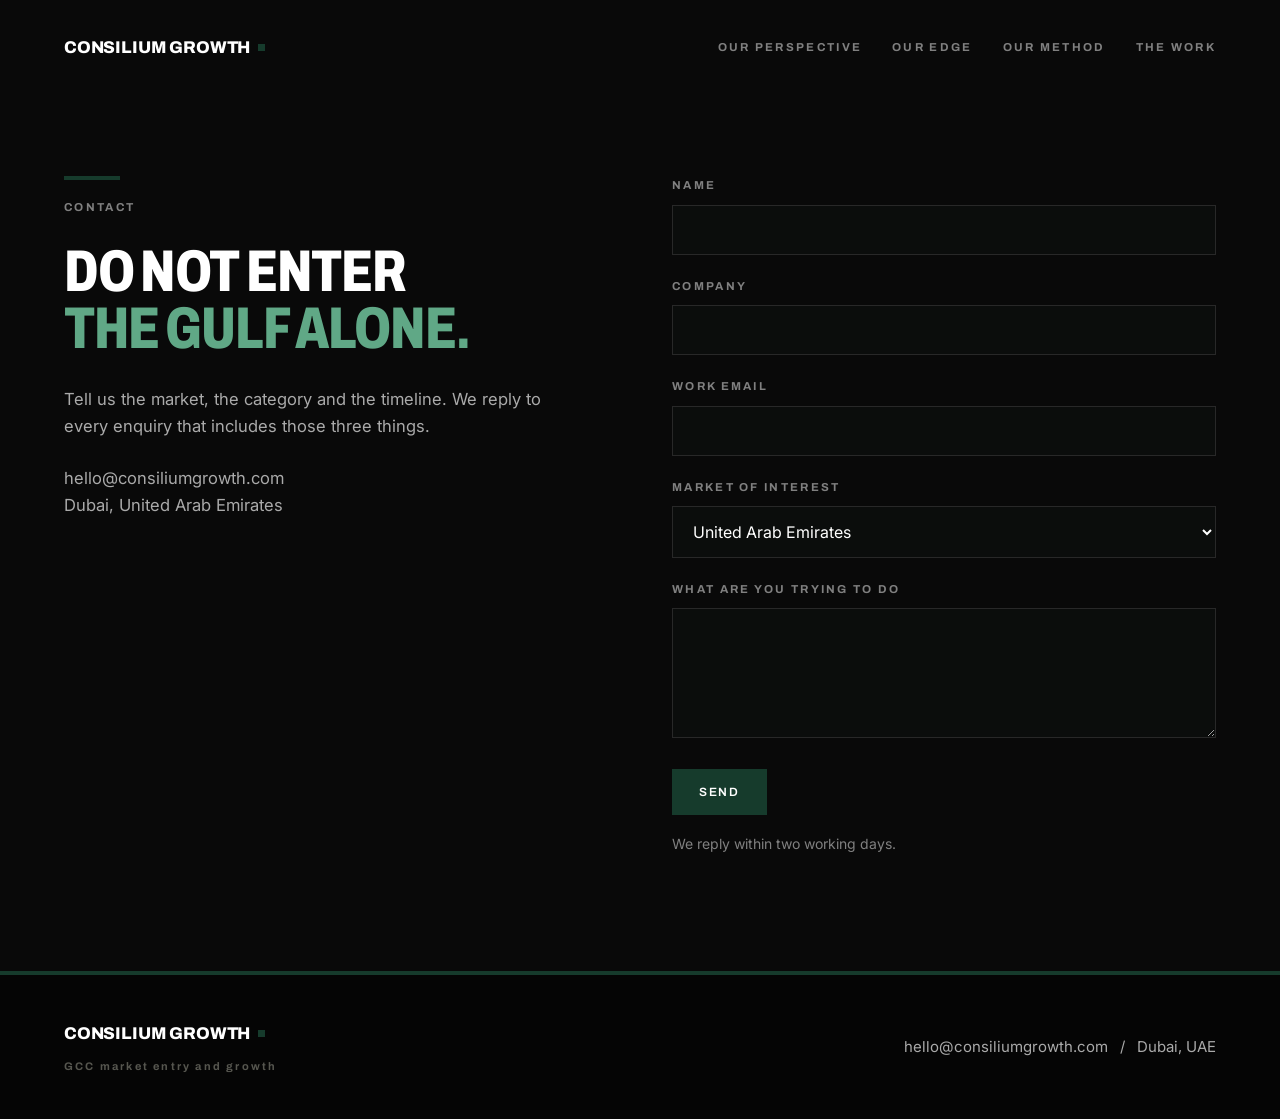
==== contact.html @ 52c91d83 "Add files via upload" ====
<!DOCTYPE html>
<html lang="en">
<head>
<meta charset="utf-8">
<meta name="viewport" content="width=device-width, initial-scale=1">
<title>Contact. Consilium Growth.</title>
<meta name="description" content="Talk to Consilium Growth about entering the Gulf. Dubai, UAE.">
<meta property="og:title" content="Contact. Consilium Growth.">
<meta property="og:image" content="https://consiliumgrowth.com/assets/img/share.jpg">
<link rel="preconnect" href="https://fonts.googleapis.com">
<link rel="preconnect" href="https://fonts.gstatic.com" crossorigin>
<link href="https://fonts.googleapis.com/css2?family=Archivo:wdth,wght@62..125,400..800&family=Inter:wght@400;500&display=swap" rel="stylesheet">
<link rel="stylesheet" href="assets/css/style.css">
</head>
<body>

<header class="site-head" style="position:relative">
  <div class="wrap head-inner">
    <a class="mark" href="index.html">Consilium Growth <span class="dot"></span></a>
    <button class="nav-toggle" aria-label="Menu" aria-expanded="false" data-nav>&#9776;</button>
    <nav class="nav" id="nav">
      <a href="index.html#perspective">Our perspective</a>
      <a href="index.html#edge">Our edge</a>
      <a href="index.html#method">Our method</a>
      <a href="index.html#work">The work</a>
    </nav>
  </div>
</header>

<section class="section">
  <div class="wrap split" style="align-items:start">
    <div>
      <p class="eyebrow">Contact</p>
      <h2 style="margin:26px 0 28px">Do not enter<br><span class="green">the Gulf alone.</span></h2>
      <p class="lead">Tell us the market, the category and the timeline. We reply to every enquiry that includes those three things.</p>
      <p class="lead" style="margin-top:26px">hello@consiliumgrowth.com<br>Dubai, United Arab Emirates</p>
    </div>

    <form action="https://formspree.io/f/REPLACE_WITH_FORM_ID" method="POST">
      <div class="field">
        <label for="name">Name</label>
        <input id="name" name="name" type="text" required>
      </div>
      <div class="field">
        <label for="company">Company</label>
        <input id="company" name="company" type="text" required>
      </div>
      <div class="field">
        <label for="email">Work email</label>
        <input id="email" name="email" type="email" required>
      </div>
      <div class="field">
        <label for="market">Market of interest</label>
        <select id="market" name="market">
          <option>United Arab Emirates</option>
          <option>Saudi Arabia</option>
          <option>Qatar</option>
          <option>Kuwait</option>
          <option>Bahrain</option>
          <option>Oman</option>
          <option>The wider GCC</option>
          <option>Not decided</option>
        </select>
      </div>
      <div class="field">
        <label for="message">What are you trying to do</label>
        <textarea id="message" name="message" rows="5" required></textarea>
      </div>
      <button class="btn btn-primary" type="submit">Send</button>
      <p class="form-note">We reply within two working days.</p>
    </form>
  </div>
</section>

<footer class="site-foot">
  <div class="wrap foot-inner">
    <div>
      <a class="mark" href="index.html">Consilium Growth <span class="dot"></span></a>
      <span class="descriptor">GCC market entry and growth</span>
    </div>
    <small>hello@consiliumgrowth.com &nbsp; / &nbsp; Dubai, UAE</small>
  </div>
</footer>

<script src="assets/js/main.js"></script>
</body>
</html>
---- assets/css/style.css ----
:root{
  --ink:#090909;
  --surface:#0F0F0F;
  --deep:#050505;
  --green:#163B2C;
  --green-light:#60A886;
  --white:#FFFFFF;
  --body:#AAAAAA;
  --label:#808080;
  --rule:#282828;
  --max:1280px;
  --pad:clamp(22px,5vw,90px);
}

*{box-sizing:border-box;margin:0;padding:0}
html{scroll-behavior:smooth}
body{
  background:var(--ink);
  color:var(--white);
  font-family:"Inter",system-ui,-apple-system,"Segoe UI",Arial,sans-serif;
  font-size:18px;
  line-height:1.6;
  -webkit-font-smoothing:antialiased;
}
img{max-width:100%;display:block}
a{color:inherit;text-decoration:none}

.wrap{max-width:var(--max);margin:0 auto;padding-left:var(--pad);padding-right:var(--pad)}
.section{padding:clamp(58px,9vw,120px) 0}
.surface{background:var(--surface)}
.hairline{border-top:1px solid var(--rule)}

h1,h2,h3,.display{
  font-family:"Archivo",Arial,sans-serif;
  font-weight:800;
  font-stretch:75%;
  text-transform:uppercase;
  letter-spacing:-0.02em;
  line-height:0.98;
}
h1{font-size:clamp(34px,5.4vw,68px)}
h2{font-size:clamp(30px,4.6vw,62px)}
h3{font-size:clamp(16px,1.4vw,18px);font-stretch:100%;letter-spacing:-0.01em;line-height:1.2}
.green{color:var(--green-light)}
.lead{color:var(--body);font-size:clamp(16px,1.3vw,19px);max-width:52ch}
.muted{color:var(--body)}

.eyebrow{
  font-family:"Archivo",Arial,sans-serif;font-weight:700;font-size:11.5px;
  letter-spacing:0.2em;text-transform:uppercase;color:var(--label);
}
.eyebrow::before{content:"";display:block;width:56px;height:4px;background:var(--green);margin-bottom:18px}

.btn{
  display:inline-block;font-family:"Archivo",Arial,sans-serif;font-weight:600;
  font-size:12px;letter-spacing:0.14em;text-transform:uppercase;
  padding:15px 26px;border:1px solid transparent;transition:background .18s,border-color .18s;
}
.btn-primary{background:var(--green);color:var(--white)}
.btn-primary:hover{background:#1d4e3a}
.btn-ghost{border-color:#5A605C;color:var(--white)}
.btn-ghost:hover{border-color:var(--white)}
.btn-light{background:var(--white);color:var(--green)}

/* header */
.site-head{position:absolute;top:0;left:0;right:0;z-index:5}
.head-inner{display:flex;align-items:center;justify-content:space-between;gap:24px;padding-top:34px}
.mark{font-family:"Archivo",Arial,sans-serif;font-weight:800;font-size:17px;letter-spacing:-0.01em;text-transform:uppercase;display:inline-flex;align-items:center;gap:8px}
.mark .dot{width:7px;height:7px;background:var(--green);display:inline-block}
.mark.on-green .dot,.mark.on-dark .dot{background:var(--green)}
.nav{display:flex;gap:30px}
.nav a{font-family:"Archivo",Arial,sans-serif;font-weight:700;font-size:11.5px;letter-spacing:0.2em;text-transform:uppercase;color:var(--label)}
.nav a:hover{color:var(--white)}
.nav-toggle{display:none;background:none;border:0;color:var(--white);font-size:22px;cursor:pointer}

/* hero */
.hero{position:relative;min-height:88vh;display:flex;align-items:flex-end;overflow:hidden;background:var(--ink)}
.hero-word{
  position:absolute;left:0;right:0;top:22%;z-index:1;text-align:center;
  font-family:"Archivo",Arial,sans-serif;font-weight:800;font-stretch:100%;
  font-size:clamp(56px,15.5vw,240px);line-height:0.9;letter-spacing:0.01em;
  color:#fff;user-select:none;
}
.hero-city{position:absolute;left:0;right:0;bottom:0;height:56%;z-index:2}
.hero-city span{
  position:absolute;inset:0;background-size:cover;background-position:center bottom;
  opacity:0;transition:opacity 1.1s ease;
  -webkit-mask-image:linear-gradient(to bottom,transparent 0%,#000 42%);
  mask-image:linear-gradient(to bottom,transparent 0%,#000 42%);
}
.hero-city span.on{opacity:1}
.hero-inner{position:relative;z-index:3;width:100%;padding-bottom:clamp(48px,8vw,96px)}
.hero h1{max-width:20ch;border-left:8px solid var(--green);padding-left:22px}
.hero-cta{display:flex;flex-wrap:wrap;gap:12px;margin-top:32px}
.dots{display:flex;gap:10px;margin-top:34px}
.dots i{width:26px;height:3px;background:#3C4240;display:block}
.dots i.on{background:var(--green)}

/* generic split */
.split{display:grid;grid-template-columns:1fr 1fr;gap:clamp(28px,5vw,72px);align-items:center}
.split img{width:100%;height:100%;object-fit:cover}

/* cards */
.grid-3{display:grid;grid-template-columns:repeat(3,1fr);gap:clamp(24px,3.4vw,48px)}
.num{font-family:"Archivo",Arial,sans-serif;font-weight:800;font-stretch:75%;font-size:38px;color:var(--green-light);line-height:1}
.card-rule{width:40px;height:2px;background:var(--rule);margin:20px 0 16px}
.card p{color:var(--body);font-size:16px}

/* method */
.method{position:relative;background:#080808 url("../img/method.jpg") center/cover no-repeat}
.stages{display:grid;grid-template-columns:repeat(5,1fr);gap:20px;margin-top:56px;border-top:1px solid #38463F;padding-top:0}
.stage{padding-top:34px;position:relative}
.stage::before{content:"";position:absolute;top:-6px;left:0;width:11px;height:11px;border-radius:50%;background:#222C28;border:1px solid rgba(255,255,255,.55)}
.stage.is-route::before{width:19px;height:19px;top:-10px;background:var(--green);border:2px solid #fff}
.stage b{font-family:"Archivo",Arial,sans-serif;font-weight:700;font-size:15px;letter-spacing:0.02em;text-transform:uppercase;display:block}
.stage span{color:var(--body);font-size:14px}

/* stats */
.stats{display:grid;grid-template-columns:repeat(3,1fr);gap:clamp(24px,4vw,60px)}
.stat b{display:block;font-family:"Archivo",Arial,sans-serif;font-weight:800;font-stretch:75%;font-size:clamp(44px,6vw,92px);line-height:1;letter-spacing:-0.02em}
.stat span{font-family:"Archivo",Arial,sans-serif;font-weight:700;font-size:11.5px;letter-spacing:0.2em;text-transform:uppercase;color:var(--label);display:block;margin-top:14px}
.stat i{display:none}

/* closing */
.closing{background:#080808 url("../img/closing.jpg") center/cover no-repeat}

/* footer */
.site-foot{background:var(--deep);border-top:4px solid var(--green);padding:44px 0}
.foot-inner{display:flex;flex-wrap:wrap;gap:18px;justify-content:space-between;align-items:center}
.foot-inner small{color:var(--body);font-size:15px}
.descriptor{font-family:"Archivo",Arial,sans-serif;font-weight:700;font-size:11px;letter-spacing:0.2em;color:#56564F;margin-top:10px;display:block}

/* forms */
.field{margin-bottom:22px}
.field label{display:block;font-family:"Archivo",Arial,sans-serif;font-weight:700;font-size:11.5px;letter-spacing:0.2em;text-transform:uppercase;color:var(--label);margin-bottom:10px}
.field input,.field textarea,.field select{
  width:100%;background:#0B0D0C;border:1px solid var(--rule);color:var(--white);
  padding:14px 16px;font-family:inherit;font-size:16px;border-radius:0;
}
.field input:focus,.field textarea:focus,.field select:focus{outline:none;border-color:var(--green-light)}
.form-note{color:var(--label);font-size:14px;margin-top:18px}

@media (max-width:900px){
  .split{grid-template-columns:1fr}
  .grid-3,.stats{grid-template-columns:1fr}
  .stages{grid-template-columns:repeat(2,1fr);gap:28px}
  .nav{display:none}
  .nav.open{display:flex;position:absolute;top:74px;right:var(--pad);flex-direction:column;gap:18px;background:var(--surface);border:1px solid var(--rule);padding:22px 26px}
  .nav-toggle{display:block}
  .hero-word{top:26%;font-size:clamp(40px,13vw,90px)}
  .hero h1{border-left-width:5px;padding-left:14px}
}
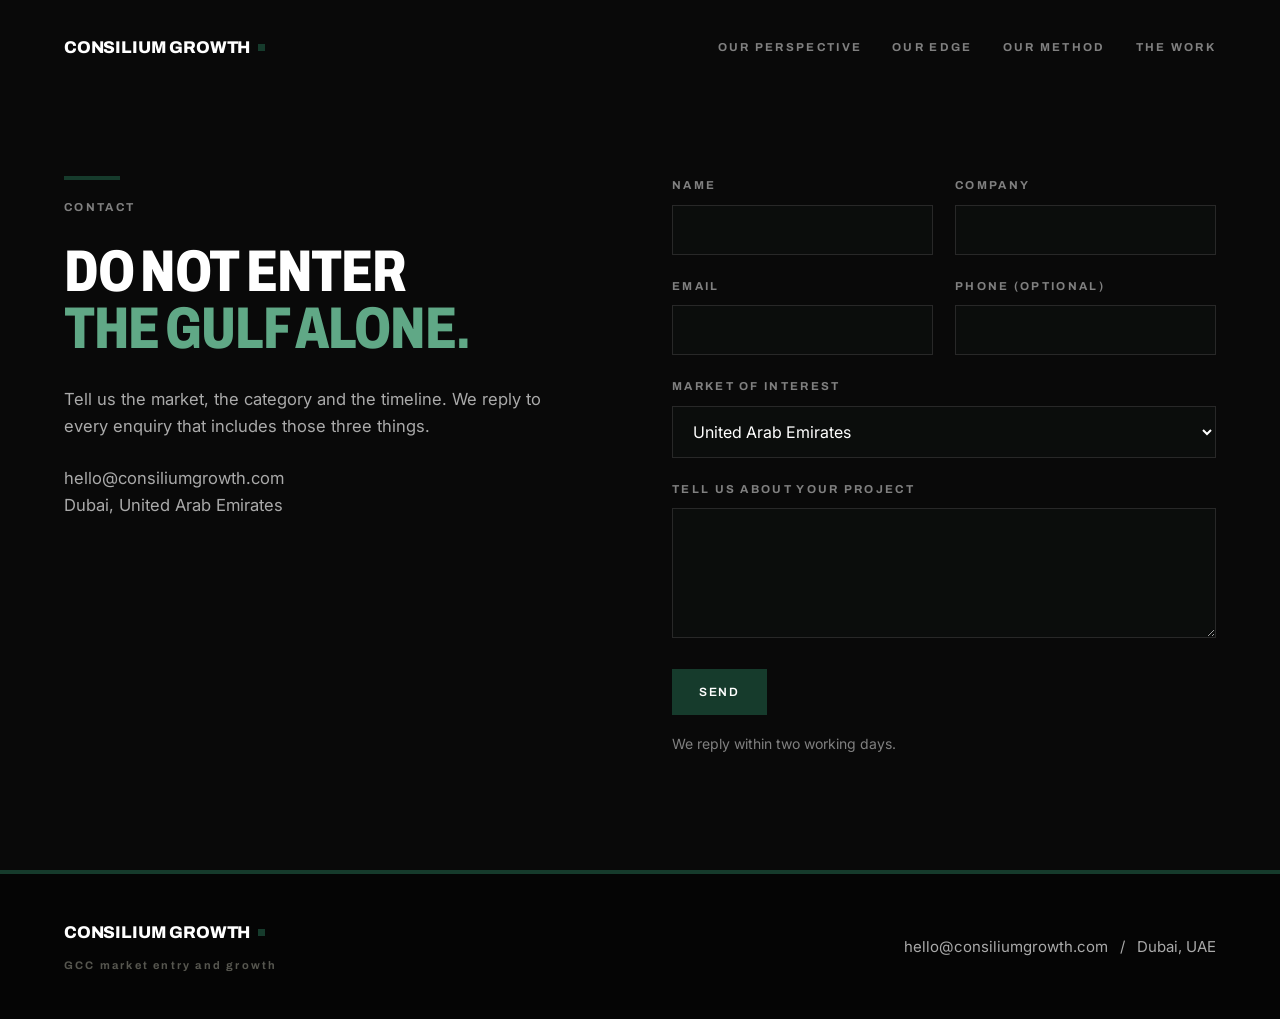
==== commit 8a7461ca: "Update contact.html" ====
--- a/contact.html
+++ b/contact.html
@@ -36,18 +36,28 @@
       <p class="lead" style="margin-top:26px">hello@consiliumgrowth.com<br>Dubai, United Arab Emirates</p>
     </div>
 
-    <form action="https://formspree.io/f/REPLACE_WITH_FORM_ID" method="POST">
-      <div class="field">
-        <label for="name">Name</label>
-        <input id="name" name="name" type="text" required>
+    <form action="https://formspree.io/f/xpqvyvqv" method="POST">
+      <input type="text" name="_gotcha" style="display:none" tabindex="-1" autocomplete="off">
+      <input type="hidden" name="_subject" value="New enquiry from consiliumgrowth.com">
+      <div class="field-row">
+        <div class="field">
+          <label for="name">Name</label>
+          <input id="name" name="name" type="text" required>
+        </div>
+        <div class="field">
+          <label for="company">Company</label>
+          <input id="company" name="company" type="text" required>
+        </div>
       </div>
-      <div class="field">
-        <label for="company">Company</label>
-        <input id="company" name="company" type="text" required>
-      </div>
-      <div class="field">
-        <label for="email">Work email</label>
-        <input id="email" name="email" type="email" required>
+      <div class="field-row">
+        <div class="field">
+          <label for="email">Email</label>
+          <input id="email" name="email" type="email" required>
+        </div>
+        <div class="field">
+          <label for="phone">Phone (optional)</label>
+          <input id="phone" name="phone" type="tel">
+        </div>
       </div>
       <div class="field">
         <label for="market">Market of interest</label>
@@ -63,7 +73,7 @@
         </select>
       </div>
       <div class="field">
-        <label for="message">What are you trying to do</label>
+        <label for="message">Tell us about your project</label>
         <textarea id="message" name="message" rows="5" required></textarea>
       </div>
       <button class="btn btn-primary" type="submit">Send</button>
--- a/assets/css/style.css
+++ b/assets/css/style.css
@@ -38,7 +38,7 @@
   letter-spacing:-0.02em;
   line-height:0.98;
 }
-h1{font-size:clamp(34px,5.4vw,68px)}
+h1{font-size:clamp(34px,4.0vw,58px)}
 h2{font-size:clamp(30px,4.6vw,62px)}
 h3{font-size:clamp(16px,1.4vw,18px);font-stretch:100%;letter-spacing:-0.01em;line-height:1.2}
 .green{color:var(--green-light)}
@@ -74,11 +74,11 @@
 .nav-toggle{display:none;background:none;border:0;color:var(--white);font-size:22px;cursor:pointer}
 
 /* hero */
-.hero{position:relative;min-height:88vh;display:flex;align-items:flex-end;overflow:hidden;background:var(--ink)}
+.hero{position:relative;min-height:max(88vh,660px);display:flex;align-items:flex-end;overflow:hidden;background:var(--ink)}
 .hero-word{
-  position:absolute;left:0;right:0;top:22%;z-index:1;text-align:center;
+  position:absolute;left:0;right:0;top:15%;z-index:1;text-align:center;
   font-family:"Archivo",Arial,sans-serif;font-weight:800;font-stretch:100%;
-  font-size:clamp(56px,15.5vw,240px);line-height:0.9;letter-spacing:0.01em;
+  font-size:min(clamp(56px,15.5vw,240px),24vh);line-height:0.9;letter-spacing:0.01em;
   color:#fff;user-select:none;
 }
 .hero-city{position:absolute;left:0;right:0;bottom:0;height:56%;z-index:2}
@@ -89,8 +89,8 @@
   mask-image:linear-gradient(to bottom,transparent 0%,#000 42%);
 }
 .hero-city span.on{opacity:1}
-.hero-inner{position:relative;z-index:3;width:100%;padding-bottom:clamp(48px,8vw,96px)}
-.hero h1{max-width:20ch;border-left:8px solid var(--green);padding-left:22px}
+.hero-inner{position:relative;z-index:3;width:100%;max-width:1440px;padding-bottom:clamp(48px,8vw,96px)}
+.hero h1{max-width:none;white-space:pre-line;border-left:8px solid var(--green);padding-left:22px}
 .hero-cta{display:flex;flex-wrap:wrap;gap:12px;margin-top:32px}
 .dots{display:flex;gap:10px;margin-top:34px}
 .dots i{width:26px;height:3px;background:#3C4240;display:block}
@@ -132,6 +132,8 @@
 
 /* forms */
 .field{margin-bottom:22px}
+.field-row{display:grid;grid-template-columns:1fr 1fr;gap:clamp(14px,2vw,22px)}
+.card img{width:100%;height:200px;object-fit:cover}
 .field label{display:block;font-family:"Archivo",Arial,sans-serif;font-weight:700;font-size:11.5px;letter-spacing:0.2em;text-transform:uppercase;color:var(--label);margin-bottom:10px}
 .field input,.field textarea,.field select{
   width:100%;background:#0B0D0C;border:1px solid var(--rule);color:var(--white);
@@ -143,6 +145,9 @@
 @media (max-width:900px){
   .split{grid-template-columns:1fr}
   .grid-3,.stats{grid-template-columns:1fr}
+  .field-row{grid-template-columns:1fr}
+  .method{min-height:auto;background-position:center 38%}
+  .method .wrap{padding-top:64px;padding-bottom:64px}
   .stages{grid-template-columns:repeat(2,1fr);gap:28px}
   .nav{display:none}
   .nav.open{display:flex;position:absolute;top:74px;right:var(--pad);flex-direction:column;gap:18px;background:var(--surface);border:1px solid var(--rule);padding:22px 26px}
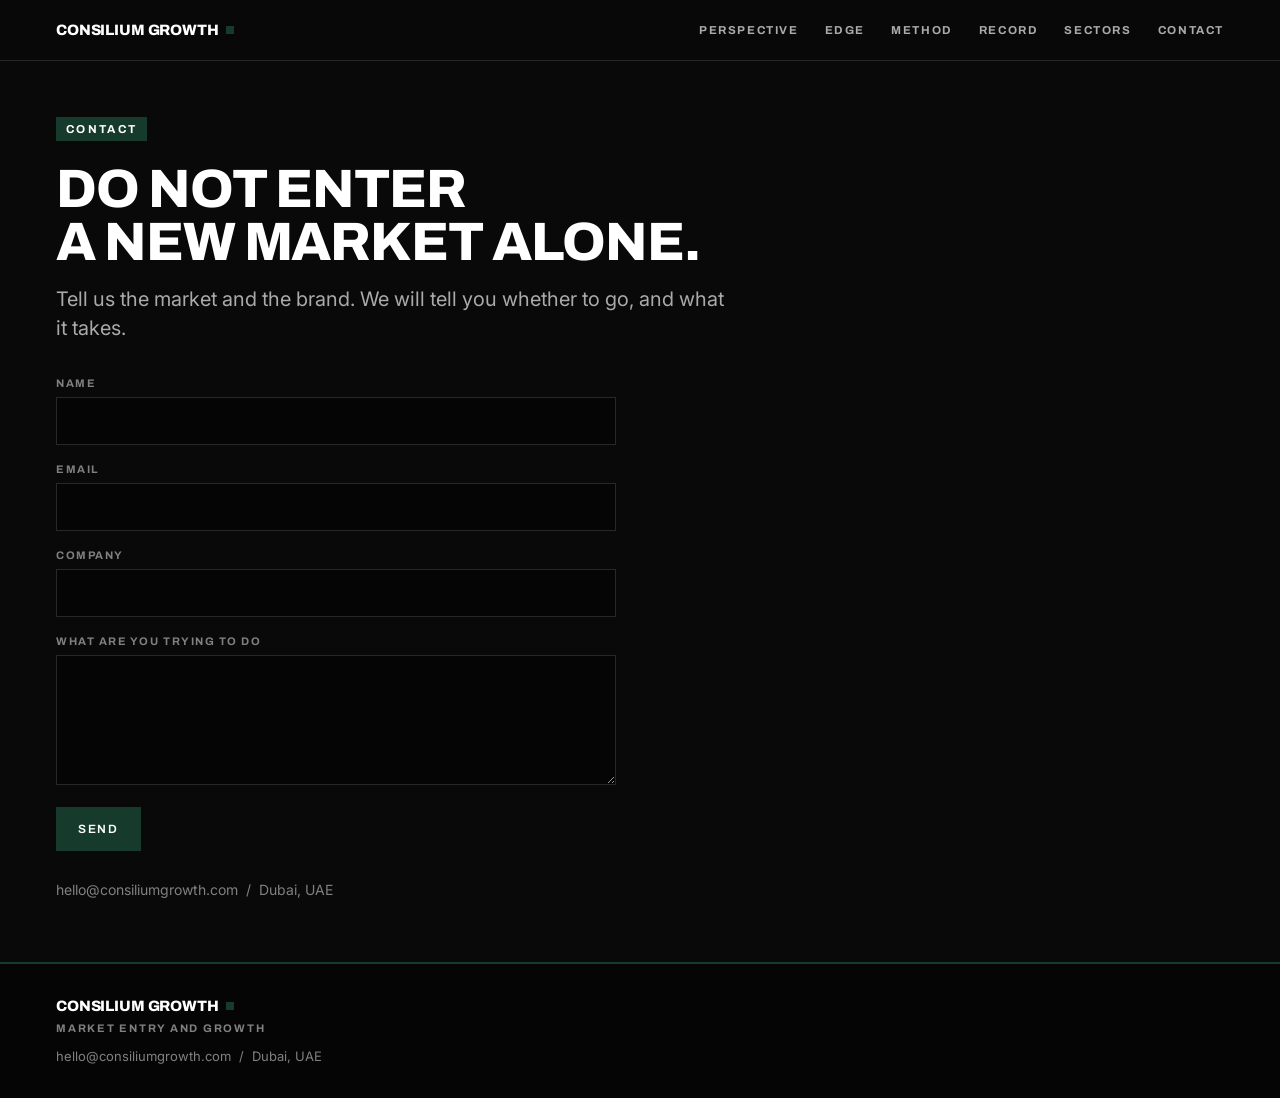
==== commit 44e85a64: "New homepage and contact page" ====
--- a/contact.html
+++ b/contact.html
@@ -4,93 +4,71 @@
 <meta charset="utf-8">
 <meta name="viewport" content="width=device-width, initial-scale=1">
 <title>Contact. Consilium Growth.</title>
-<meta name="description" content="Talk to Consilium Growth about entering the Gulf. Dubai, UAE.">
-<meta property="og:title" content="Contact. Consilium Growth.">
-<meta property="og:image" content="https://consiliumgrowth.com/assets/img/share.jpg">
+<meta name="description" content="Talk to Consilium Growth about entering a new market.">
 <link rel="preconnect" href="https://fonts.googleapis.com">
 <link rel="preconnect" href="https://fonts.gstatic.com" crossorigin>
-<link href="https://fonts.googleapis.com/css2?family=Archivo:wdth,wght@62..125,400..800&family=Inter:wght@400;500&display=swap" rel="stylesheet">
+<link href="https://fonts.googleapis.com/css2?family=Archivo:wght@400;500;600;700;800&family=Inter:wght@400;500&display=swap" rel="stylesheet">
 <link rel="stylesheet" href="assets/css/style.css">
 </head>
-<body>
+<body id="top">
 
-<header class="site-head" style="position:relative">
+<header class="site-head">
   <div class="wrap head-inner">
-    <a class="mark" href="index.html">Consilium Growth <span class="dot"></span></a>
+    <a class="mark" href="/">Consilium Growth <span class="dot"></span></a>
     <button class="nav-toggle" aria-label="Menu" aria-expanded="false" data-nav>&#9776;</button>
     <nav class="nav" id="nav">
-      <a href="index.html#perspective">Our perspective</a>
-      <a href="index.html#edge">Our edge</a>
-      <a href="index.html#method">Our method</a>
-      <a href="index.html#work">The work</a>
+      <a href="index.html#perspective">Perspective</a>
+      <a href="index.html#edge">Edge</a>
+      <a href="index.html#method">Method</a>
+      <a href="index.html#record">Record</a>
+      <a href="index.html#sectors">Sectors</a>
+      <a href="contact.html">Contact</a>
     </nav>
   </div>
 </header>
 
-<section class="section">
-  <div class="wrap split" style="align-items:start">
-    <div>
-      <p class="eyebrow">Contact</p>
-      <h2 style="margin:26px 0 28px">Do not enter<br><span class="green">the Gulf alone.</span></h2>
-      <p class="lead">Tell us the market, the category and the timeline. We reply to every enquiry that includes those three things.</p>
-      <p class="lead" style="margin-top:26px">hello@consiliumgrowth.com<br>Dubai, United Arab Emirates</p>
-    </div>
+<section class="section" style="border-top:0;padding-top:56px">
+  <div class="wrap">
+    <p class="eyebrow">Contact</p>
+    <h2 style="margin:22px 0 10px;font-size:clamp(30px,9vw,54px)">Do not enter<br>a new market alone.</h2>
+    <p class="lead" style="margin-top:16px;max-width:52ch">Tell us the market and the brand. We will tell you whether to go, and what it takes.</p>
 
-    <form action="https://formspree.io/f/xpqvyvqv" method="POST">
-      <input type="text" name="_gotcha" style="display:none" tabindex="-1" autocomplete="off">
-      <input type="hidden" name="_subject" value="New enquiry from consiliumgrowth.com">
-      <div class="field-row">
-        <div class="field">
-          <label for="name">Name</label>
-          <input id="name" name="name" type="text" required>
-        </div>
-        <div class="field">
-          <label for="company">Company</label>
-          <input id="company" name="company" type="text" required>
-        </div>
-      </div>
-      <div class="field-row">
-        <div class="field">
-          <label for="email">Email</label>
-          <input id="email" name="email" type="email" required>
-        </div>
-        <div class="field">
-          <label for="phone">Phone (optional)</label>
-          <input id="phone" name="phone" type="tel">
-        </div>
+    <!-- OPEN ITEM: replace YOUR_FORM_ID with the Consilium Growth Formspree endpoint before publishing. -->
+    <form class="contact-block" action="https://formspree.io/f/YOUR_FORM_ID" method="POST">
+      <div class="field">
+        <label for="name">Name</label>
+        <input id="name" name="name" type="text" required>
       </div>
       <div class="field">
-        <label for="market">Market of interest</label>
-        <select id="market" name="market">
-          <option>United Arab Emirates</option>
-          <option>Saudi Arabia</option>
-          <option>Qatar</option>
-          <option>Kuwait</option>
-          <option>Bahrain</option>
-          <option>Oman</option>
-          <option>The wider GCC</option>
-          <option>Not decided</option>
-        </select>
+        <label for="email">Email</label>
+        <input id="email" name="email" type="email" required>
       </div>
       <div class="field">
-        <label for="message">Tell us about your project</label>
-        <textarea id="message" name="message" rows="5" required></textarea>
+        <label for="company">Company</label>
+        <input id="company" name="company" type="text">
+      </div>
+      <div class="field">
+        <label for="message">What are you trying to do</label>
+        <textarea id="message" name="message" required></textarea>
       </div>
       <button class="btn btn-primary" type="submit">Send</button>
-      <p class="form-note">We reply within two working days.</p>
     </form>
+
+    <p class="contact-detail">hello@consiliumgrowth.com &nbsp;/&nbsp; Dubai, UAE</p>
   </div>
 </section>
 
 <footer class="site-foot">
   <div class="wrap foot-inner">
     <div>
-      <a class="mark" href="index.html">Consilium Growth <span class="dot"></span></a>
-      <span class="descriptor">GCC market entry and growth</span>
+      <a class="mark" href="/">Consilium Growth <span class="dot"></span></a>
+      <span class="descriptor">Market entry and growth</span>
     </div>
-    <small>hello@consiliumgrowth.com &nbsp; / &nbsp; Dubai, UAE</small>
+    <small>hello@consiliumgrowth.com &nbsp;/&nbsp; Dubai, UAE</small>
   </div>
 </footer>
+
+<button class="totop" id="totop" aria-label="Back to top"><svg viewBox="0 0 24 24"><polyline points="6 15 12 9 18 15"/></svg></button>
 
 <script src="assets/js/main.js"></script>
 </body>
--- a/assets/css/style.css
+++ b/assets/css/style.css
@@ -1,157 +1,136 @@
+/* Consilium Growth. Market entry and growth. Production stylesheet. */
+
 :root{
-  --ink:#090909;
-  --surface:#0F0F0F;
-  --deep:#050505;
-  --green:#163B2C;
-  --green-light:#60A886;
-  --white:#FFFFFF;
-  --body:#AAAAAA;
-  --label:#808080;
-  --rule:#282828;
-  --max:1280px;
-  --pad:clamp(22px,5vw,90px);
+  --ink:#090909; --surface:#0F0F0F; --deep:#050505;
+  --green:#163B2C; --green-light:#60A886;
+  --white:#FFFFFF; --body:#AAAAAA; --label:#808080; --rule:#282828;
+  --disp:"Archivo",Arial,sans-serif; --text:"Inter",Arial,sans-serif;
 }
-
-*{box-sizing:border-box;margin:0;padding:0}
+*{margin:0;padding:0;box-sizing:border-box}
 html{scroll-behavior:smooth}
-body{
-  background:var(--ink);
-  color:var(--white);
-  font-family:"Inter",system-ui,-apple-system,"Segoe UI",Arial,sans-serif;
-  font-size:18px;
-  line-height:1.6;
-  -webkit-font-smoothing:antialiased;
-}
-img{max-width:100%;display:block}
-a{color:inherit;text-decoration:none}
-
-.wrap{max-width:var(--max);margin:0 auto;padding-left:var(--pad);padding-right:var(--pad)}
-.section{padding:clamp(58px,9vw,120px) 0}
-.surface{background:var(--surface)}
-.hairline{border-top:1px solid var(--rule)}
-
-h1,h2,h3,.display{
-  font-family:"Archivo",Arial,sans-serif;
-  font-weight:800;
-  font-stretch:75%;
-  text-transform:uppercase;
-  letter-spacing:-0.02em;
-  line-height:0.98;
-}
-h1{font-size:clamp(34px,4.0vw,58px)}
-h2{font-size:clamp(30px,4.6vw,62px)}
-h3{font-size:clamp(16px,1.4vw,18px);font-stretch:100%;letter-spacing:-0.01em;line-height:1.2}
+body{background:var(--ink);color:var(--body);font-family:var(--text);-webkit-font-smoothing:antialiased;overflow-x:hidden}
+.wrap{width:100%;max-width:1280px;margin:0 auto;padding:0 22px}
+h1,h2,h3{font-family:var(--disp);color:var(--white);text-transform:uppercase;font-weight:800;letter-spacing:-0.02em;line-height:0.98}
 .green{color:var(--green-light)}
-.lead{color:var(--body);font-size:clamp(16px,1.3vw,19px);max-width:52ch}
-.muted{color:var(--body)}
-
-.eyebrow{
-  font-family:"Archivo",Arial,sans-serif;font-weight:700;font-size:11.5px;
-  letter-spacing:0.2em;text-transform:uppercase;color:var(--label);
-}
-.eyebrow::before{content:"";display:block;width:56px;height:4px;background:var(--green);margin-bottom:18px}
-
-.btn{
-  display:inline-block;font-family:"Archivo",Arial,sans-serif;font-weight:600;
-  font-size:12px;letter-spacing:0.14em;text-transform:uppercase;
-  padding:15px 26px;border:1px solid transparent;transition:background .18s,border-color .18s;
-}
+.eyebrow{display:inline-block;font-family:var(--disp);font-weight:700;font-size:11.5px;letter-spacing:0.20em;text-transform:uppercase;color:var(--white);padding:6px 10px;background:var(--green)}
+.lead{font-size:clamp(16px,4.4vw,20px);line-height:1.45;color:var(--body)}
+.btn{display:inline-block;font-family:var(--disp);font-weight:600;font-size:12px;letter-spacing:0.14em;text-transform:uppercase;padding:15px 22px;text-decoration:none;cursor:pointer;border:0}
 .btn-primary{background:var(--green);color:var(--white)}
-.btn-primary:hover{background:#1d4e3a}
-.btn-ghost{border-color:#5A605C;color:var(--white)}
-.btn-ghost:hover{border-color:var(--white)}
-.btn-light{background:var(--white);color:var(--green)}
+.btn-ghost{color:var(--white);border:1px solid var(--rule);background:transparent}
 
 /* header */
-.site-head{position:absolute;top:0;left:0;right:0;z-index:5}
-.head-inner{display:flex;align-items:center;justify-content:space-between;gap:24px;padding-top:34px}
-.mark{font-family:"Archivo",Arial,sans-serif;font-weight:800;font-size:17px;letter-spacing:-0.01em;text-transform:uppercase;display:inline-flex;align-items:center;gap:8px}
-.mark .dot{width:7px;height:7px;background:var(--green);display:inline-block}
-.mark.on-green .dot,.mark.on-dark .dot{background:var(--green)}
-.nav{display:flex;gap:30px}
-.nav a{font-family:"Archivo",Arial,sans-serif;font-weight:700;font-size:11.5px;letter-spacing:0.2em;text-transform:uppercase;color:var(--label)}
+.site-head{position:sticky;top:0;z-index:40;background:rgba(9,9,9,0.86);backdrop-filter:blur(8px);border-bottom:1px solid var(--rule)}
+.head-inner{display:flex;align-items:center;justify-content:space-between;height:60px}
+.mark{font-family:var(--disp);font-weight:800;font-size:15px;letter-spacing:-0.01em;color:var(--white);text-transform:uppercase;text-decoration:none;display:flex;align-items:center;gap:7px}
+.dot{width:8px;height:8px;background:var(--green);display:inline-block}
+.nav-toggle{background:none;border:0;color:var(--white);font-size:20px;cursor:pointer}
+.nav{position:absolute;top:60px;left:0;right:0;background:var(--ink);border-bottom:1px solid var(--rule);flex-direction:column;display:none}
+.nav.open{display:flex}
+.nav a{padding:16px 22px;color:var(--body);text-decoration:none;font-family:var(--disp);font-weight:700;font-size:12px;letter-spacing:0.14em;text-transform:uppercase;border-top:1px solid var(--rule)}
 .nav a:hover{color:var(--white)}
-.nav-toggle{display:none;background:none;border:0;color:var(--white);font-size:22px;cursor:pointer}
 
 /* hero */
-.hero{position:relative;min-height:max(88vh,660px);display:flex;align-items:flex-end;overflow:hidden;background:var(--ink)}
-.hero-word{
-  position:absolute;left:0;right:0;top:15%;z-index:1;text-align:center;
-  font-family:"Archivo",Arial,sans-serif;font-weight:800;font-stretch:100%;
-  font-size:min(clamp(56px,15.5vw,240px),24vh);line-height:0.9;letter-spacing:0.01em;
-  color:#fff;user-select:none;
-}
-.hero-city{position:absolute;left:0;right:0;bottom:0;height:56%;z-index:2}
-.hero-city span{
-  position:absolute;inset:0;background-size:cover;background-position:center bottom;
-  opacity:0;transition:opacity 1.1s ease;
-  -webkit-mask-image:linear-gradient(to bottom,transparent 0%,#000 42%);
-  mask-image:linear-gradient(to bottom,transparent 0%,#000 42%);
-}
-.hero-city span.on{opacity:1}
-.hero-inner{position:relative;z-index:3;width:100%;max-width:1440px;padding-bottom:clamp(48px,8vw,96px)}
-.hero h1{max-width:none;white-space:pre-line;border-left:8px solid var(--green);padding-left:22px}
-.hero-cta{display:flex;flex-wrap:wrap;gap:12px;margin-top:32px}
-.dots{display:flex;gap:10px;margin-top:34px}
-.dots i{width:26px;height:3px;background:#3C4240;display:block}
+.hero{position:relative;min-height:90vh;display:flex;align-items:flex-end;overflow:hidden;background:var(--deep);padding-bottom:36px}
+.hero-word{position:absolute;left:-2vw;top:12vh;font-family:var(--disp);font-weight:800;text-transform:uppercase;font-size:27vw;line-height:0.8;letter-spacing:-0.03em;color:transparent;-webkit-text-stroke:1px #1e1e1e;white-space:nowrap;pointer-events:none;z-index:1}
+.hero-city{position:absolute;left:0;right:0;bottom:0;height:66vh;z-index:2}
+.hero-city .layer{position:absolute;inset:0;opacity:0;transition:opacity 1.2s ease;background-size:cover;background-position:center 45%}
+.hero-city .layer.on{opacity:1}
+.hero-scrim{position:absolute;inset:0;z-index:2;pointer-events:none;background:linear-gradient(to bottom,#090909 0%,rgba(9,9,9,0.5) 13%,rgba(9,9,9,0.04) 38%,rgba(9,9,9,0.04) 56%,rgba(9,9,9,0.6) 85%,rgba(9,9,9,0.95) 100%)}
+.hero-inner{position:relative;z-index:3;width:100%}
+.hero-rule{width:2px;height:46px;background:var(--green);margin-bottom:22px}
+.hero h1{font-size:clamp(38px,12vw,74px);letter-spacing:-0.02em;text-shadow:0 2px 30px rgba(0,0,0,0.6)}
+.hero-cta{display:flex;flex-direction:column;gap:12px;margin-top:26px}
+.hero-cta .btn{text-align:center}
+.dots{display:flex;gap:8px;margin-top:26px}
+.dots i{width:22px;height:3px;background:var(--rule);display:block;transition:background .4s}
 .dots i.on{background:var(--green)}
 
-/* generic split */
-.split{display:grid;grid-template-columns:1fr 1fr;gap:clamp(28px,5vw,72px);align-items:center}
-.split img{width:100%;height:100%;object-fit:cover}
+/* sections */
+.section{padding:64px 0;border-top:1px solid var(--rule)}
+.section.surface{background:var(--surface)}
+.section h2{font-size:clamp(30px,9vw,54px);margin:22px 0 22px}
 
-/* cards */
-.grid-3{display:grid;grid-template-columns:repeat(3,1fr);gap:clamp(24px,3.4vw,48px)}
-.num{font-family:"Archivo",Arial,sans-serif;font-weight:800;font-stretch:75%;font-size:38px;color:var(--green-light);line-height:1}
-.card-rule{width:40px;height:2px;background:var(--rule);margin:20px 0 16px}
-.card p{color:var(--body);font-size:16px}
+/* offers */
+.offers{margin-top:14px}
+.offer{position:relative;border-top:1px solid var(--rule);padding:30px 0}
+.offer:last-child{border-bottom:1px solid var(--rule)}
+.offer .idx{font-family:var(--disp);font-weight:800;font-size:76px;line-height:0.78;color:transparent;-webkit-text-stroke:1px #2c2c2c;display:block;margin-bottom:14px}
+.offer h3{font-size:23px;letter-spacing:-0.01em}
+.offer .promise{font-size:15px;line-height:1.55;margin-top:10px;max-width:52ch}
+.offer .out{margin-top:18px;font-family:var(--disp);font-weight:700;font-size:11px;letter-spacing:0.16em;text-transform:uppercase;color:var(--label);display:flex;align-items:center;gap:9px}
+.offer .out::before{content:"";width:6px;height:6px;background:var(--green);flex:0 0 auto}
 
 /* method */
-.method{position:relative;background:#080808 url("../img/method.jpg") center/cover no-repeat}
-.stages{display:grid;grid-template-columns:repeat(5,1fr);gap:20px;margin-top:56px;border-top:1px solid #38463F;padding-top:0}
-.stage{padding-top:34px;position:relative}
-.stage::before{content:"";position:absolute;top:-6px;left:0;width:11px;height:11px;border-radius:50%;background:#222C28;border:1px solid rgba(255,255,255,.55)}
-.stage.is-route::before{width:19px;height:19px;top:-10px;background:var(--green);border:2px solid #fff}
-.stage b{font-family:"Archivo",Arial,sans-serif;font-weight:700;font-size:15px;letter-spacing:0.02em;text-transform:uppercase;display:block}
-.stage span{color:var(--body);font-size:14px}
+.method-wrap{position:relative;margin-top:34px;padding-left:8px}
+.timeline{position:relative}
+.timeline::before{content:"";position:absolute;left:19px;top:12px;bottom:12px;width:1px;background:var(--rule)}
+.tl{position:relative;display:flex;gap:18px;padding:0 0 30px 0}
+.tl:last-child{padding-bottom:0}
+.node{position:relative;z-index:2;flex:0 0 auto;width:40px;height:40px;border-radius:50%;background:var(--deep);border:1px solid var(--rule);display:flex;align-items:center;justify-content:center;color:var(--body)}
+.node svg{width:18px;height:18px;stroke:currentColor;fill:none;stroke-width:1.6}
+.tl.is-route .node{width:52px;height:52px;background:var(--green);border-color:var(--green);color:#fff;margin-left:-6px}
+.tl.is-route .node svg{width:22px;height:22px}
+.tl-body{padding-top:3px}
+.tl-body .st{font-family:var(--disp);font-weight:800;text-transform:uppercase;color:var(--white);font-size:17px;letter-spacing:0.01em}
+.tl.is-route .tl-body .st{color:var(--green-light)}
+.tl-body .sd{font-size:14px;color:var(--body);margin-top:5px}
+.tl-body .op{margin-top:10px;font-size:12px;color:var(--label)}
+.tl-body .op b{font-family:var(--disp);font-weight:700;letter-spacing:0.14em;color:var(--label);display:block;font-size:10px;margin-bottom:3px}
 
-/* stats */
-.stats{display:grid;grid-template-columns:repeat(3,1fr);gap:clamp(24px,4vw,60px)}
-.stat b{display:block;font-family:"Archivo",Arial,sans-serif;font-weight:800;font-stretch:75%;font-size:clamp(44px,6vw,92px);line-height:1;letter-spacing:-0.02em}
-.stat span{font-family:"Archivo",Arial,sans-serif;font-weight:700;font-size:11.5px;letter-spacing:0.2em;text-transform:uppercase;color:var(--label);display:block;margin-top:14px}
-.stat i{display:none}
+/* record grid */
+.record-grid{display:grid;grid-template-columns:1fr 1fr;border-left:1px solid var(--rule);border-top:1px solid var(--rule);margin-top:40px}
+.record-grid .cell{padding:26px 20px;border-right:1px solid var(--rule);border-bottom:1px solid var(--rule)}
+.record-grid .cell b{font-family:var(--disp);font-weight:800;color:var(--white);font-size:clamp(30px,9vw,44px);display:block;line-height:1}
+.record-grid .cell b.sm{font-size:clamp(24px,7vw,34px)}
+.record-grid .cell span{display:block;margin-top:10px;font-family:var(--disp);font-weight:700;font-size:11px;letter-spacing:0.10em;text-transform:uppercase;color:var(--label)}
+
+/* sectors */
+.sectors-lead{margin-top:14px}
+.sectors{display:flex;flex-direction:column;margin-top:30px;border-top:1px solid var(--rule)}
+.sectors .item{padding:18px 0;border-bottom:1px solid var(--rule);display:flex;align-items:baseline;justify-content:space-between;gap:14px}
+.sectors .item b{font-family:var(--disp);font-weight:800;text-transform:uppercase;color:var(--white);font-size:clamp(18px,5.5vw,24px);letter-spacing:-0.01em}
+.sectors .item span{font-size:12.5px;color:var(--label);text-align:right;max-width:46%}
 
 /* closing */
-.closing{background:#080808 url("../img/closing.jpg") center/cover no-repeat}
+.closing{background:var(--green)}
+.closing h2{color:var(--white)}
+.closing .btn-primary{background:var(--white);color:var(--green);margin-top:26px}
+
+/* contact */
+.contact-block{margin-top:34px;max-width:560px}
+.field{margin-bottom:18px}
+.field label{display:block;font-family:var(--disp);font-weight:700;font-size:11px;letter-spacing:0.14em;text-transform:uppercase;color:var(--label);margin-bottom:8px}
+.field input,.field textarea{width:100%;background:var(--deep);border:1px solid var(--rule);color:var(--white);font-family:var(--text);font-size:16px;padding:13px 14px}
+.field input:focus,.field textarea:focus{outline:0;border-color:var(--green-light)}
+.field textarea{min-height:130px;resize:vertical}
+.contact-detail{margin-top:30px;font-size:14px;color:var(--label)}
 
 /* footer */
-.site-foot{background:var(--deep);border-top:4px solid var(--green);padding:44px 0}
-.foot-inner{display:flex;flex-wrap:wrap;gap:18px;justify-content:space-between;align-items:center}
-.foot-inner small{color:var(--body);font-size:15px}
-.descriptor{font-family:"Archivo",Arial,sans-serif;font-weight:700;font-size:11px;letter-spacing:0.2em;color:#56564F;margin-top:10px;display:block}
+.site-foot{background:var(--deep);border-top:2px solid var(--green);padding:34px 0}
+.foot-inner{display:flex;flex-direction:column;gap:14px}
+.descriptor{display:block;font-family:var(--disp);font-weight:700;font-size:11px;letter-spacing:0.16em;text-transform:uppercase;color:var(--label);margin-top:8px}
+.site-foot small{color:var(--label);font-size:13px}
 
-/* forms */
-.field{margin-bottom:22px}
-.field-row{display:grid;grid-template-columns:1fr 1fr;gap:clamp(14px,2vw,22px)}
-.card img{width:100%;height:200px;object-fit:cover}
-.field label{display:block;font-family:"Archivo",Arial,sans-serif;font-weight:700;font-size:11.5px;letter-spacing:0.2em;text-transform:uppercase;color:var(--label);margin-bottom:10px}
-.field input,.field textarea,.field select{
-  width:100%;background:#0B0D0C;border:1px solid var(--rule);color:var(--white);
-  padding:14px 16px;font-family:inherit;font-size:16px;border-radius:0;
+/* back to top */
+.totop{position:fixed;right:16px;bottom:16px;z-index:55;width:44px;height:44px;display:flex;align-items:center;justify-content:center;background:var(--surface);border:1px solid var(--rule);color:var(--white);opacity:0;pointer-events:none;transition:opacity .3s,border-color .3s;cursor:pointer}
+.totop.show{opacity:1;pointer-events:auto}
+.totop:hover{border-color:var(--green-light)}
+.totop svg{width:16px;height:16px;stroke:currentColor;fill:none;stroke-width:2}
+
+@media(min-width:760px){
+  .wrap{padding:0 56px}
+  .nav{position:static;display:flex;flex-direction:row;background:none;border:0;gap:26px}
+  .nav a{padding:0;border:0;font-size:11.5px;letter-spacing:0.14em}
+  .nav-toggle{display:none}
+  .hero-cta{flex-direction:row}
+  .offers{display:flex;gap:0;border-top:1px solid var(--rule)}
+  .offer{flex:1;border-top:0;padding:34px 28px 34px 0}
+  .offer:last-child{border-bottom:0}
+  .offer:not(:last-child){border-right:1px solid var(--rule);margin-right:28px}
+  .record-grid{grid-template-columns:repeat(3,1fr)}
+  .record-grid .cell:nth-child(3n){border-right:1px solid var(--rule)}
+  .sectors .item span{max-width:60%}
+  .timeline{display:flex;gap:14px}
+  .timeline::before{top:20px;bottom:auto;left:20px;right:20px;width:auto;height:1px}
+  .tl{flex:1;flex-direction:column;padding:0}
 }
-.field input:focus,.field textarea:focus,.field select:focus{outline:none;border-color:var(--green-light)}
-.form-note{color:var(--label);font-size:14px;margin-top:18px}
-
-@media (max-width:900px){
-  .split{grid-template-columns:1fr}
-  .grid-3,.stats{grid-template-columns:1fr}
-  .field-row{grid-template-columns:1fr}
-  .method{min-height:auto;background-position:center 38%}
-  .method .wrap{padding-top:64px;padding-bottom:64px}
-  .stages{grid-template-columns:repeat(2,1fr);gap:28px}
-  .nav{display:none}
-  .nav.open{display:flex;position:absolute;top:74px;right:var(--pad);flex-direction:column;gap:18px;background:var(--surface);border:1px solid var(--rule);padding:22px 26px}
-  .nav-toggle{display:block}
-  .hero-word{top:26%;font-size:clamp(40px,13vw,90px)}
-  .hero h1{border-left-width:5px;padding-left:14px}
-}
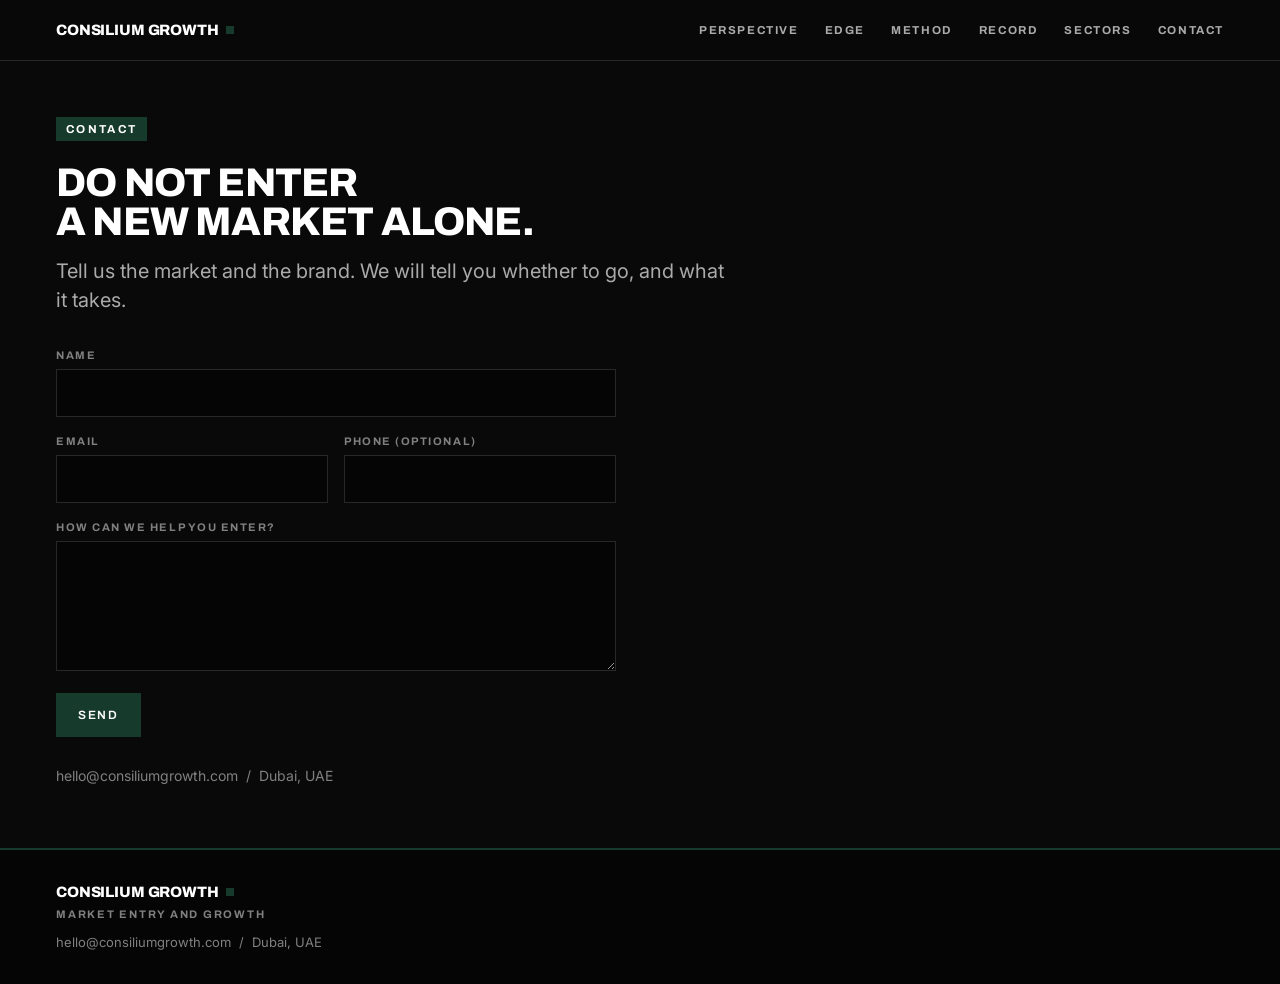
==== commit aec83ede: "New homepage and contact page" ====
--- a/contact.html
+++ b/contact.html
@@ -30,27 +30,30 @@
 <section class="section" style="border-top:0;padding-top:56px">
   <div class="wrap">
     <p class="eyebrow">Contact</p>
-    <h2 style="margin:22px 0 10px;font-size:clamp(30px,9vw,54px)">Do not enter<br>a new market alone.</h2>
+    <h2 style="margin:22px 0 10px;font-size:clamp(24px,6vw,40px)">Do not enter<br>a new market alone.</h2>
     <p class="lead" style="margin-top:16px;max-width:52ch">Tell us the market and the brand. We will tell you whether to go, and what it takes.</p>
 
-    <!-- OPEN ITEM: replace YOUR_FORM_ID with the Consilium Growth Formspree endpoint before publishing. -->
-    <form class="contact-block" action="https://formspree.io/f/YOUR_FORM_ID" method="POST">
+    <form class="contact-block" action="https://formspree.io/f/xpqvyvqv" method="POST">
       <div class="field">
         <label for="name">Name</label>
         <input id="name" name="name" type="text" required>
       </div>
-      <div class="field">
-        <label for="email">Email</label>
-        <input id="email" name="email" type="email" required>
+      <div class="field-row">
+        <div class="field">
+          <label for="email">Email</label>
+          <input id="email" name="email" type="email" required>
+        </div>
+        <div class="field">
+          <label for="phone">Phone (optional)</label>
+          <input id="phone" name="phone" type="tel">
+        </div>
       </div>
       <div class="field">
-        <label for="company">Company</label>
-        <input id="company" name="company" type="text">
-      </div>
-      <div class="field">
-        <label for="message">What are you trying to do</label>
+        <label for="message">How can we help you enter?</label>
         <textarea id="message" name="message" required></textarea>
       </div>
+      <input type="text" name="_gotcha" style="display:none" tabindex="-1" autocomplete="off">
+      <input type="hidden" name="_subject" value="New enquiry via consiliumgrowth.com">
       <button class="btn btn-primary" type="submit">Send</button>
     </form>
 
--- a/assets/css/style.css
+++ b/assets/css/style.css
@@ -30,15 +30,15 @@
 .nav a:hover{color:var(--white)}
 
 /* hero */
-.hero{position:relative;min-height:90vh;display:flex;align-items:flex-end;overflow:hidden;background:var(--deep);padding-bottom:36px}
-.hero-word{position:absolute;left:-2vw;top:12vh;font-family:var(--disp);font-weight:800;text-transform:uppercase;font-size:27vw;line-height:0.8;letter-spacing:-0.03em;color:transparent;-webkit-text-stroke:1px #1e1e1e;white-space:nowrap;pointer-events:none;z-index:1}
+.hero{position:relative;min-height:max(88vh,660px);display:flex;align-items:flex-end;overflow:hidden;background:var(--deep);padding-bottom:36px}
+.hero-word{position:absolute;left:-1vw;top:11vh;font-family:var(--disp);font-weight:800;text-transform:uppercase;font-size:min(clamp(56px,15.5vw,240px),24vh);line-height:0.82;letter-spacing:-0.03em;color:transparent;-webkit-text-stroke:1px rgba(255,255,255,0.17);white-space:nowrap;pointer-events:none;z-index:1}
 .hero-city{position:absolute;left:0;right:0;bottom:0;height:66vh;z-index:2}
 .hero-city .layer{position:absolute;inset:0;opacity:0;transition:opacity 1.2s ease;background-size:cover;background-position:center 45%}
 .hero-city .layer.on{opacity:1}
 .hero-scrim{position:absolute;inset:0;z-index:2;pointer-events:none;background:linear-gradient(to bottom,#090909 0%,rgba(9,9,9,0.5) 13%,rgba(9,9,9,0.04) 38%,rgba(9,9,9,0.04) 56%,rgba(9,9,9,0.6) 85%,rgba(9,9,9,0.95) 100%)}
 .hero-inner{position:relative;z-index:3;width:100%}
 .hero-rule{width:2px;height:46px;background:var(--green);margin-bottom:22px}
-.hero h1{font-size:clamp(38px,12vw,74px);letter-spacing:-0.02em;text-shadow:0 2px 30px rgba(0,0,0,0.6)}
+.hero h1{font-size:clamp(34px,8vw,56px);letter-spacing:-0.02em;text-shadow:0 2px 30px rgba(0,0,0,0.6)}
 .hero-cta{display:flex;flex-direction:column;gap:12px;margin-top:26px}
 .hero-cta .btn{text-align:center}
 .dots{display:flex;gap:8px;margin-top:26px}
@@ -48,7 +48,7 @@
 /* sections */
 .section{padding:64px 0;border-top:1px solid var(--rule)}
 .section.surface{background:var(--surface)}
-.section h2{font-size:clamp(30px,9vw,54px);margin:22px 0 22px}
+.section h2{font-size:clamp(24px,6vw,40px);margin:22px 0 22px}
 
 /* offers */
 .offers{margin-top:14px}
@@ -98,6 +98,8 @@
 
 /* contact */
 .contact-block{margin-top:34px;max-width:560px}
+.field-row{display:grid;grid-template-columns:1fr;gap:0}
+@media(min-width:520px){.field-row{grid-template-columns:1fr 1fr;gap:16px}}
 .field{margin-bottom:18px}
 .field label{display:block;font-family:var(--disp);font-weight:700;font-size:11px;letter-spacing:0.14em;text-transform:uppercase;color:var(--label);margin-bottom:8px}
 .field input,.field textarea{width:100%;background:var(--deep);border:1px solid var(--rule);color:var(--white);font-family:var(--text);font-size:16px;padding:13px 14px}
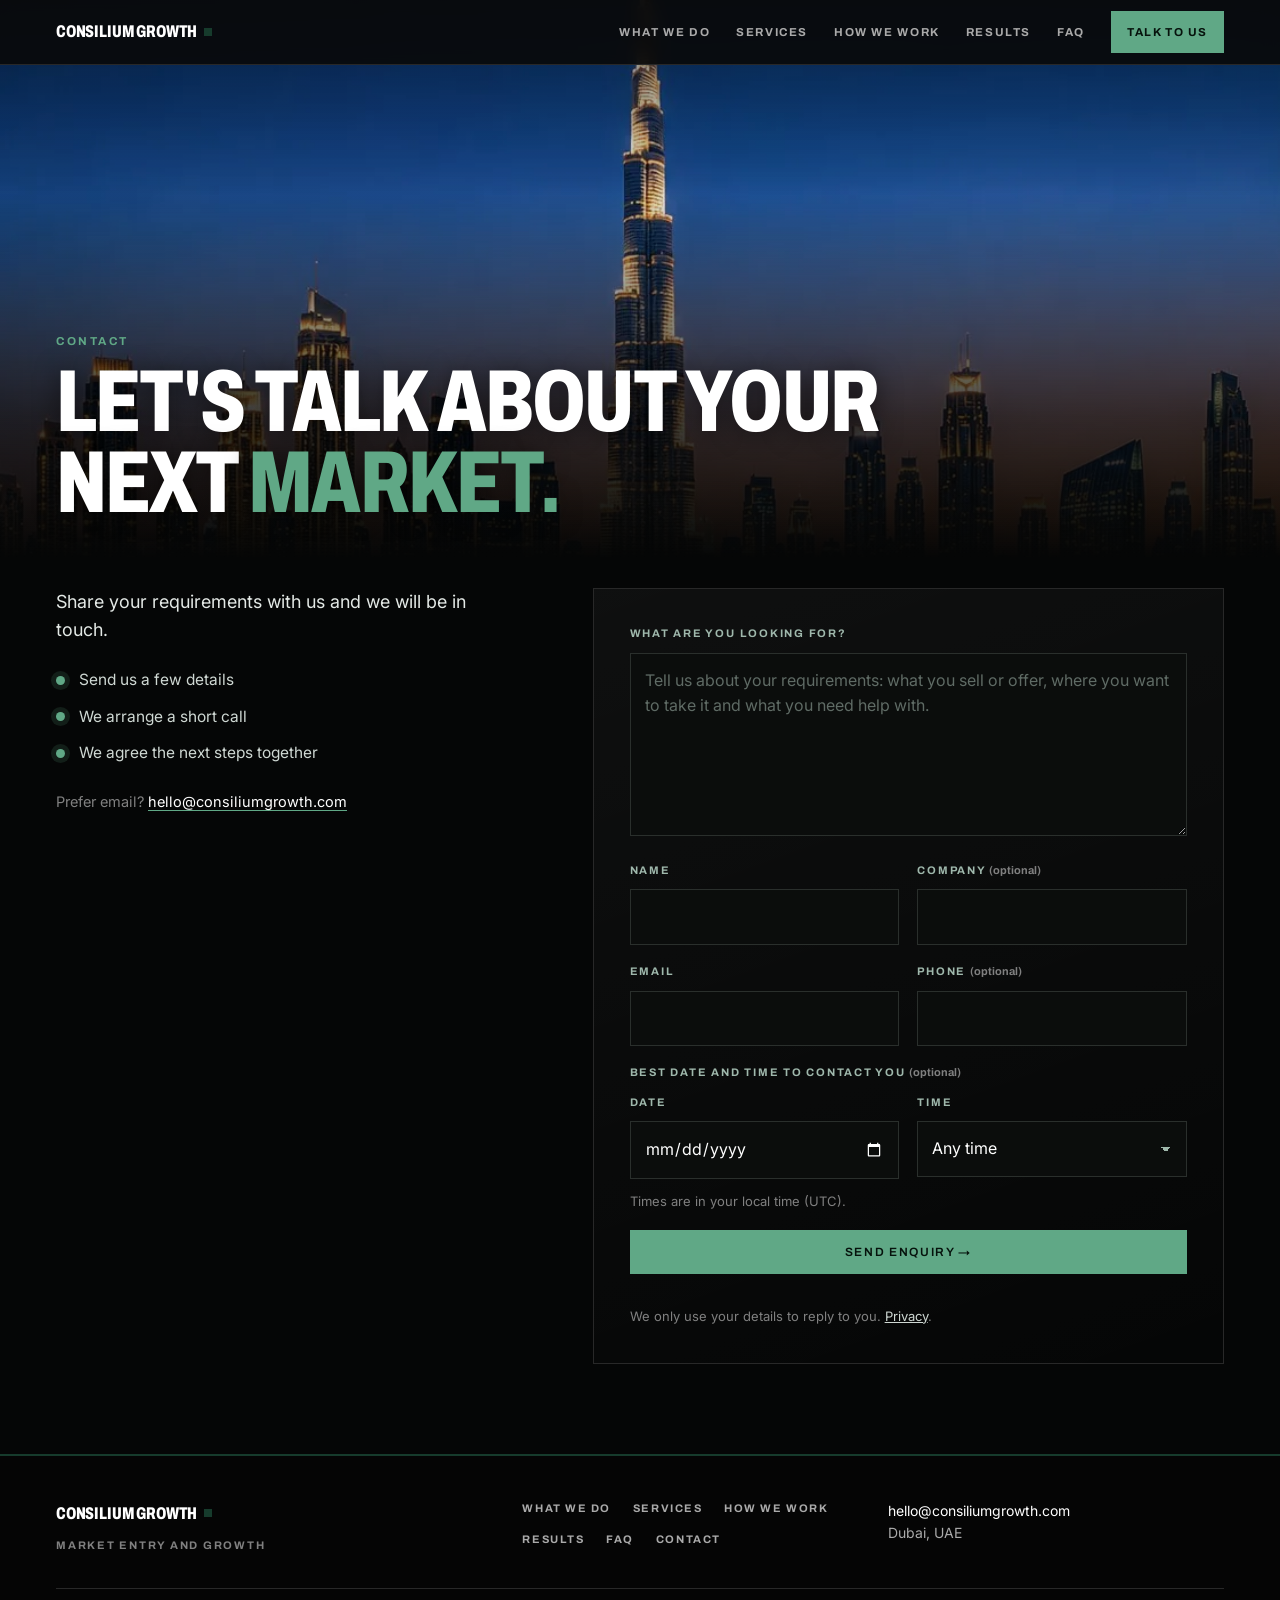
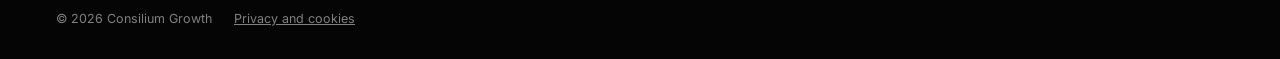
==== commit 1ce5cdc9: "Rebrand: new homepage, contact page, globe, WebP images Co-Authored-By: Claude Opus 5.5 <noreply@ant" ====
--- a/contact.html
+++ b/contact.html
@@ -3,76 +3,133 @@
 <head>
 <meta charset="utf-8">
 <meta name="viewport" content="width=device-width, initial-scale=1">
-<title>Contact. Consilium Growth.</title>
-<meta name="description" content="Talk to Consilium Growth about entering a new market.">
+<title>Contact | Consilium Growth</title>
+<meta name="description" content="Talk to Consilium Growth about taking your brand, product or service into a new market. Tell us what you sell and where you want to take it.">
+<meta name="robots" content="index, follow">
+<link rel="canonical" href="https://consiliumgrowth.com/contact.html">
+<meta name="theme-color" content="#090909">
+<meta property="og:site_name" content="Consilium Growth">
+<meta property="og:type" content="website">
+<meta property="og:locale" content="en_GB">
+<meta property="og:url" content="https://consiliumgrowth.com/contact.html">
+<meta property="og:title" content="Contact | Consilium Growth">
+<meta property="og:description" content="Talk to Consilium Growth about taking your brand, product or service into a new market. Tell us what you sell and where you want to take it.">
+<meta property="og:image" content="https://consiliumgrowth.com/assets/img/og-share.jpg">
+<meta property="og:image:width" content="1200">
+<meta property="og:image:height" content="630">
+<meta property="og:image:alt" content="Consilium Growth. We take brands into new markets.">
+<meta name="twitter:card" content="summary_large_image">
+<meta name="twitter:title" content="Contact | Consilium Growth">
+<meta name="twitter:description" content="Talk to Consilium Growth about taking your brand, product or service into a new market. Tell us what you sell and where you want to take it.">
+<meta name="twitter:image" content="https://consiliumgrowth.com/assets/img/og-share.jpg">
+<link rel="icon" href="favicon.svg" type="image/svg+xml">
+<link rel="icon" href="favicon-32.png" sizes="32x32" type="image/png">
+<link rel="apple-touch-icon" href="apple-touch-icon.png">
 <link rel="preconnect" href="https://fonts.googleapis.com">
 <link rel="preconnect" href="https://fonts.gstatic.com" crossorigin>
-<link href="https://fonts.googleapis.com/css2?family=Archivo:wght@400;500;600;700;800&family=Inter:wght@400;500&display=swap" rel="stylesheet">
+<link href="https://fonts.googleapis.com/css2?family=Archivo:wdth,wght@62..125,500..900&family=Inter:wght@400;500;600&display=swap" rel="stylesheet">
 <link rel="stylesheet" href="assets/css/style.css">
+<script type="application/ld+json">{"@context": "https://schema.org", "@type": "ProfessionalService", "name": "Consilium Growth", "legalName": "Consilium Growth Project Management Services", "url": "https://consiliumgrowth.com/", "image": "https://consiliumgrowth.com/assets/img/og-share.jpg", "logo": "https://consiliumgrowth.com/assets/img/logo-square.png", "email": "hello@consiliumgrowth.com", "description": "Consilium Growth helps brands launch and grow in new markets, from choosing the right country to setting up, launching and growing sales.", "address": {"@type": "PostalAddress", "addressLocality": "Dubai", "addressCountry": "AE"}, "areaServed": ["United Arab Emirates", "Saudi Arabia", "GCC", "United Kingdom", "China", "Hong Kong", "Singapore", "Malaysia", "United States", "Europe"], "knowsAbout": ["Market entry", "Brand launch", "International expansion", "Go to market strategy", "Franchise and distribution partnerships", "Deal facilitation", "Post-deal integration"]}</script>
 </head>
-<body id="top">
-
+<body id="top" class="d3 contactpage">
+<a class="skip" href="#main">Skip to content</a>
 <header class="site-head">
   <div class="wrap head-inner">
-    <a class="mark" href="/">Consilium Growth <span class="dot"></span></a>
-    <button class="nav-toggle" aria-label="Menu" aria-expanded="false" data-nav>&#9776;</button>
-    <nav class="nav" id="nav">
-      <a href="index.html#perspective">Perspective</a>
-      <a href="index.html#edge">Edge</a>
-      <a href="index.html#method">Method</a>
-      <a href="index.html#record">Record</a>
-      <a href="index.html#sectors">Sectors</a>
-      <a href="contact.html">Contact</a>
+    <a class="mark" href="index.html" aria-label="Consilium Growth home">Consilium Growth <span class="dot"></span></a>
+    <button class="nav-toggle" aria-label="Menu" aria-controls="nav" aria-expanded="false" data-nav>&#9776;</button>
+    <nav class="nav" id="nav" aria-label="Main">
+      <a href="index.html#what-we-do">What we do</a>
+      <a href="index.html#services">Services</a>
+      <a href="index.html#how-we-work">How we work</a>
+      <a href="index.html#results">Results</a>
+      <a href="index.html#faq">FAQ</a>
+      <a class="nav-cta" href="contact.html" aria-current="page">Talk to us</a>
     </nav>
   </div>
 </header>
 
-<section class="section" style="border-top:0;padding-top:56px">
-  <div class="wrap">
-    <p class="eyebrow">Contact</p>
-    <h2 style="margin:22px 0 10px;font-size:clamp(24px,6vw,40px)">Do not enter<br>a new market alone.</h2>
-    <p class="lead" style="margin-top:16px;max-width:52ch">Tell us the market and the brand. We will tell you whether to go, and what it takes.</p>
-
-    <form class="contact-block" action="https://formspree.io/f/xpqvyvqv" method="POST">
-      <div class="field">
-        <label for="name">Name</label>
-        <input id="name" name="name" type="text" required>
+<main id="main">
+<section class="c-hero">
+  <picture class="c-hero-img"><img src="assets/img/wide-gulf.webp" alt="" fetchpriority="high"></picture>
+  <div class="c-hero-shade"></div>
+  <div class="wrap c-hero-inner">
+    <p class="label">Contact</p>
+    <h1>Let's talk about your<br>next <em>market.</em></h1>
+  </div>
+</section>
+<section class="c-body">
+  <div class="wrap c-grid">
+    <div class="c-intro reveal">
+      <p class="c-lead">Share your requirements with us and we will be in touch.</p>
+      <ul class="c-steps">
+        <li>Send us a few details</li>
+        <li>We arrange a short call</li>
+        <li>We agree the next steps together</li>
+      </ul>
+      <p class="c-direct">Prefer email? <a href="mailto:hello@consiliumgrowth.com">hello@consiliumgrowth.com</a></p>
+    </div>
+    <form class="c-form reveal" action="https://formspree.io/f/xpqvyvqv" method="POST" data-contact-form>
+      <div class="c-field"><label for="message">What are you looking for?</label><textarea id="message" name="message" rows="6" required placeholder="Tell us about your requirements: what you sell or offer, where you want to take it and what you need help with."></textarea></div>
+      <div class="c-row">
+        <div class="c-field"><label for="name">Name</label><input id="name" name="name" type="text" autocomplete="name" required></div>
+        <div class="c-field"><label for="company">Company <i>(optional)</i></label><input id="company" name="company" type="text" autocomplete="organization"></div>
       </div>
-      <div class="field-row">
-        <div class="field">
-          <label for="email">Email</label>
-          <input id="email" name="email" type="email" required>
+      <div class="c-row">
+        <div class="c-field"><label for="email">Email</label><input id="email" name="email" type="email" autocomplete="email" required></div>
+        <div class="c-field"><label for="phone">Phone <i>(optional)</i></label><input id="phone" name="phone" type="tel" autocomplete="tel"></div>
+      </div>
+      <fieldset class="c-when">
+        <legend>Best date and time to contact you <i>(optional)</i></legend>
+        <div class="c-row">
+          <div class="c-field"><label for="cdate">Date</label><input id="cdate" name="preferred_date" type="date"></div>
+          <div class="c-field"><label for="ctime">Time</label>
+            <select id="ctime" name="preferred_time"><option value="" selected>Any time</option><option>Morning (9am to 12pm)</option><option>Afternoon (12pm to 3pm)</option><option>Late afternoon (3pm to 6pm)</option><option>Evening (6pm to 8pm)</option></select></div>
         </div>
-        <div class="field">
-          <label for="phone">Phone (optional)</label>
-          <input id="phone" name="phone" type="tel">
-        </div>
-      </div>
-      <div class="field">
-        <label for="message">How can we help you enter?</label>
-        <textarea id="message" name="message" required></textarea>
-      </div>
+        <p class="c-tz">Times are in your local time<span data-tz></span>.</p>
+        <input type="hidden" name="timezone" data-tz-field>
+      </fieldset>
       <input type="text" name="_gotcha" style="display:none" tabindex="-1" autocomplete="off">
       <input type="hidden" name="_subject" value="New enquiry via consiliumgrowth.com">
-      <button class="btn btn-primary" type="submit">Send</button>
+      <button class="btn btn-primary c-send" type="submit">Send enquiry <span aria-hidden="true">&rarr;</span></button>
+      <p class="form-error" role="alert">That did not send. Please try again, or email hello@consiliumgrowth.com.</p>
+      <p class="form-note">We only use your details to reply to you. <a href="privacy.html">Privacy</a>.</p>
     </form>
-
-    <p class="contact-detail">hello@consiliumgrowth.com &nbsp;/&nbsp; Dubai, UAE</p>
   </div>
 </section>
-
+</main>
 <footer class="site-foot">
-  <div class="wrap foot-inner">
-    <div>
-      <a class="mark" href="/">Consilium Growth <span class="dot"></span></a>
-      <span class="descriptor">Market entry and growth</span>
+  <div class="wrap">
+    <div class="foot-grid">
+      <div>
+        <a class="mark" href="index.html">Consilium Growth <span class="dot"></span></a>
+        <span class="descriptor">Market entry and growth</span>
+      </div>
+      <nav class="foot-links" aria-label="Footer">
+        <a href="index.html#what-we-do">What we do</a>
+        <a href="index.html#services">Services</a>
+        <a href="index.html#how-we-work">How we work</a>
+        <a href="index.html#results">Results</a>
+        <a href="index.html#faq">FAQ</a>
+        <a href="contact.html">Contact</a>
+      </nav>
+      <div class="foot-contact">
+        <a href="mailto:hello@consiliumgrowth.com">hello@consiliumgrowth.com</a><br>Dubai, UAE<br>
+        <!-- LinkedIn link appears here once LINKEDIN_URL is set -->
+      </div>
     </div>
-    <small>hello@consiliumgrowth.com &nbsp;/&nbsp; Dubai, UAE</small>
+    <div class="foot-base">
+      <span>&copy; <span data-year>2026</span> Consilium Growth</span>
+      <a href="privacy.html">Privacy and cookies</a>
+    </div>
   </div>
 </footer>
 
+<div class="consent" id="consent" role="dialog" aria-label="Cookie choice">
+  <p>We use cookies to understand how the site is used and to measure our ads. <a href="privacy.html">Read more</a>.</p>
+  <div class="row"><button class="btn btn-primary" data-accept>Accept</button><button class="btn btn-ghost" data-decline>Decline</button></div>
+</div>
 <button class="totop" id="totop" aria-label="Back to top"><svg viewBox="0 0 24 24"><polyline points="6 15 12 9 18 15"/></svg></button>
-
 <script src="assets/js/main.js"></script>
+<script src="assets/js/tracking.js"></script>
 </body>
 </html>
--- a/assets/css/style.css
+++ b/assets/css/style.css
@@ -1,117 +1,217 @@
-/* Consilium Growth. Market entry and growth. Production stylesheet. */
+/* Consilium Growth. Market entry and growth. Stylesheet v2. */
 
 :root{
   --ink:#090909; --surface:#0F0F0F; --deep:#050505;
   --green:#163B2C; --green-light:#60A886;
   --white:#FFFFFF; --body:#AAAAAA; --label:#808080; --rule:#282828;
+  --paper:#F4F4F2; --paper-rule:#DCDCD8; --paper-body:#3A3A3A; --paper-label:#6B6B6B;
   --disp:"Archivo",Arial,sans-serif; --text:"Inter",Arial,sans-serif;
 }
 *{margin:0;padding:0;box-sizing:border-box}
-html{scroll-behavior:smooth}
-body{background:var(--ink);color:var(--body);font-family:var(--text);-webkit-font-smoothing:antialiased;overflow-x:hidden}
+html{scroll-behavior:smooth;scroll-padding-top:72px}
+body{background:var(--ink);color:var(--body);font-family:var(--text);font-size:16px;line-height:1.6;-webkit-font-smoothing:antialiased;overflow-x:hidden}
+img{max-width:100%;display:block}
+a{color:inherit}
 .wrap{width:100%;max-width:1280px;margin:0 auto;padding:0 22px}
 h1,h2,h3{font-family:var(--disp);color:var(--white);text-transform:uppercase;font-weight:800;letter-spacing:-0.02em;line-height:0.98}
 .green{color:var(--green-light)}
 .eyebrow{display:inline-block;font-family:var(--disp);font-weight:700;font-size:11.5px;letter-spacing:0.20em;text-transform:uppercase;color:var(--white);padding:6px 10px;background:var(--green)}
-.lead{font-size:clamp(16px,4.4vw,20px);line-height:1.45;color:var(--body)}
-.btn{display:inline-block;font-family:var(--disp);font-weight:600;font-size:12px;letter-spacing:0.14em;text-transform:uppercase;padding:15px 22px;text-decoration:none;cursor:pointer;border:0}
+.lead{font-size:clamp(17px,4.4vw,20px);line-height:1.5;color:var(--body);max-width:60ch}
+.btn{display:inline-block;font-family:var(--disp);font-weight:600;font-size:12px;letter-spacing:0.14em;text-transform:uppercase;padding:15px 22px;text-decoration:none;cursor:pointer;border:0;text-align:center;transition:background .2s,color .2s,border-color .2s}
 .btn-primary{background:var(--green);color:var(--white)}
-.btn-ghost{color:var(--white);border:1px solid var(--rule);background:transparent}
+.btn-primary:hover{background:#1d4b39}
+.btn-ghost{color:var(--white);border:1px solid #3a3a3a;background:transparent}
+.btn-ghost:hover{border-color:var(--white)}
+.skip{position:absolute;left:-999px;top:0;background:var(--green);color:#fff;padding:10px 14px;z-index:100}
+.skip:focus{left:10px;top:10px}
+:focus-visible{outline:2px solid var(--green-light);outline-offset:3px}
 
 /* header */
-.site-head{position:sticky;top:0;z-index:40;background:rgba(9,9,9,0.86);backdrop-filter:blur(8px);border-bottom:1px solid var(--rule)}
-.head-inner{display:flex;align-items:center;justify-content:space-between;height:60px}
-.mark{font-family:var(--disp);font-weight:800;font-size:15px;letter-spacing:-0.01em;color:var(--white);text-transform:uppercase;text-decoration:none;display:flex;align-items:center;gap:7px}
+.site-head{position:sticky;top:0;z-index:40;background:rgba(9,9,9,0.9);backdrop-filter:blur(8px);-webkit-backdrop-filter:blur(8px);border-bottom:1px solid var(--rule)}
+.head-inner{display:flex;align-items:center;justify-content:space-between;height:64px;gap:20px}
+.mark{font-family:var(--disp);font-weight:800;font-size:15px;letter-spacing:-0.01em;color:var(--white);text-transform:uppercase;text-decoration:none;display:flex;align-items:center;gap:7px;white-space:nowrap}
 .dot{width:8px;height:8px;background:var(--green);display:inline-block}
-.nav-toggle{background:none;border:0;color:var(--white);font-size:20px;cursor:pointer}
-.nav{position:absolute;top:60px;left:0;right:0;background:var(--ink);border-bottom:1px solid var(--rule);flex-direction:column;display:none}
+.nav-toggle{background:none;border:0;color:var(--white);font-size:22px;cursor:pointer;padding:6px}
+.nav{position:absolute;top:64px;left:0;right:0;background:var(--ink);border-bottom:1px solid var(--rule);flex-direction:column;display:none}
 .nav.open{display:flex}
 .nav a{padding:16px 22px;color:var(--body);text-decoration:none;font-family:var(--disp);font-weight:700;font-size:12px;letter-spacing:0.14em;text-transform:uppercase;border-top:1px solid var(--rule)}
-.nav a:hover{color:var(--white)}
+.nav a:hover,.nav a[aria-current]{color:var(--white)}
+.nav .nav-cta{background:var(--green);color:var(--white)}
 
 /* hero */
-.hero{position:relative;min-height:max(88vh,660px);display:flex;align-items:flex-end;overflow:hidden;background:var(--deep);padding-bottom:36px}
-.hero-word{position:absolute;left:-1vw;top:11vh;font-family:var(--disp);font-weight:800;text-transform:uppercase;font-size:min(clamp(56px,15.5vw,240px),24vh);line-height:0.82;letter-spacing:-0.03em;color:transparent;-webkit-text-stroke:1px rgba(255,255,255,0.17);white-space:nowrap;pointer-events:none;z-index:1}
-.hero-city{position:absolute;left:0;right:0;bottom:0;height:66vh;z-index:2}
-.hero-city .layer{position:absolute;inset:0;opacity:0;transition:opacity 1.2s ease;background-size:cover;background-position:center 45%}
+.hero{position:relative;min-height:min(max(86vh,620px),900px);display:flex;align-items:flex-end;overflow:hidden;background:var(--deep);padding-bottom:40px}
+.hero-word{position:absolute;left:22px;top:12%;font-family:var(--disp);font-weight:800;text-transform:uppercase;font-size:min(clamp(56px,15.5vw,240px),22vh);line-height:0.82;letter-spacing:-0.03em;color:var(--white);white-space:nowrap;pointer-events:none;z-index:3;opacity:.92}
+.hero-city{position:absolute;inset:0;z-index:2}
+.hero-city .layer{position:absolute;inset:0;opacity:0;transition:opacity 1.4s ease}
+.hero-city .layer picture,.hero-city .layer img{display:block;width:100%;height:100%}
+.hero-city .layer img{object-fit:cover;object-position:center 40%}
 .hero-city .layer.on{opacity:1}
-.hero-scrim{position:absolute;inset:0;z-index:2;pointer-events:none;background:linear-gradient(to bottom,#090909 0%,rgba(9,9,9,0.5) 13%,rgba(9,9,9,0.04) 38%,rgba(9,9,9,0.04) 56%,rgba(9,9,9,0.6) 85%,rgba(9,9,9,0.95) 100%)}
-.hero-inner{position:relative;z-index:3;width:100%}
+.hero-scrim{position:absolute;inset:0;z-index:2;pointer-events:none;background:linear-gradient(to bottom,rgba(9,9,9,0.6) 0%,rgba(9,9,9,0.15) 22%,rgba(9,9,9,0.05) 42%,rgba(9,9,9,0.6) 68%,rgba(9,9,9,0.97) 100%)}
+.hero-inner{position:relative;z-index:4;width:100%}
 .hero-rule{width:2px;height:46px;background:var(--green);margin-bottom:22px}
-.hero h1{font-size:clamp(34px,8vw,56px);letter-spacing:-0.02em;text-shadow:0 2px 30px rgba(0,0,0,0.6)}
-.hero-cta{display:flex;flex-direction:column;gap:12px;margin-top:26px}
-.hero-cta .btn{text-align:center}
-.dots{display:flex;gap:8px;margin-top:26px}
-.dots i{width:22px;height:3px;background:var(--rule);display:block;transition:background .4s}
-.dots i.on{background:var(--green)}
+.hero h1{font-size:clamp(38px,9vw,78px);line-height:0.95;text-shadow:0 2px 30px rgba(0,0,0,0.6)}
+.hero-sub{margin-top:20px;max-width:44ch;font-size:clamp(17px,4.4vw,21px);line-height:1.5;color:#D8D8D8;text-shadow:0 2px 20px rgba(0,0,0,0.7)}
+.hero-cta{display:flex;flex-direction:column;gap:12px;margin-top:28px}
+.hero-city-label{margin-top:26px;display:flex;align-items:center;gap:12px;font-family:var(--disp);font-weight:700;font-size:11px;letter-spacing:0.2em;text-transform:uppercase;color:var(--label)}
+.hero-city-label .dots{display:flex;gap:6px}
+.hero-city-label .dots i{width:18px;height:2px;background:#3a3a3a;display:block;transition:background .4s}
+.hero-city-label .dots i.on{background:var(--green-light)}
+
+/* proof strip */
+.proof{background:var(--deep);border-top:1px solid var(--rule);border-bottom:1px solid var(--rule)}
+.proof-grid{display:grid;grid-template-columns:1fr 1fr}
+.proof-grid div{padding:22px 0}
+.proof-grid div:nth-child(odd){padding-right:16px;border-right:1px solid var(--rule)}
+.proof-grid div:nth-child(even){padding-left:18px}
+.proof-grid div:nth-child(-n+2){border-bottom:1px solid var(--rule)}
+.proof-grid b{display:block;font-family:var(--disp);font-weight:800;color:var(--white);font-size:clamp(26px,7vw,40px);line-height:1}
+.proof-grid span{display:block;margin-top:8px;font-family:var(--disp);font-weight:700;font-size:10.5px;letter-spacing:0.14em;text-transform:uppercase;color:var(--label)}
 
 /* sections */
-.section{padding:64px 0;border-top:1px solid var(--rule)}
+.section{padding:72px 0;border-top:1px solid var(--rule)}
 .section.surface{background:var(--surface)}
-.section h2{font-size:clamp(24px,6vw,40px);margin:22px 0 22px}
-
-/* offers */
-.offers{margin-top:14px}
-.offer{position:relative;border-top:1px solid var(--rule);padding:30px 0}
-.offer:last-child{border-bottom:1px solid var(--rule)}
-.offer .idx{font-family:var(--disp);font-weight:800;font-size:76px;line-height:0.78;color:transparent;-webkit-text-stroke:1px #2c2c2c;display:block;margin-bottom:14px}
-.offer h3{font-size:23px;letter-spacing:-0.01em}
-.offer .promise{font-size:15px;line-height:1.55;margin-top:10px;max-width:52ch}
-.offer .out{margin-top:18px;font-family:var(--disp);font-weight:700;font-size:11px;letter-spacing:0.16em;text-transform:uppercase;color:var(--label);display:flex;align-items:center;gap:9px}
-.offer .out::before{content:"";width:6px;height:6px;background:var(--green);flex:0 0 auto}
+.section h2{font-size:clamp(28px,7vw,52px);margin:22px 0 22px}
+.section-head{max-width:760px}
+
+/* what we do */
+.split{display:grid;gap:36px}
+.split-img,.service-img,.wide-img{display:block;overflow:hidden;background:var(--deep)}
+.split-img img,.service-img img,.wide-img img{width:100%;height:100%;object-fit:cover}
+.split-img{aspect-ratio:4/3;border:1px solid var(--rule)}
+.wide-img{aspect-ratio:4/3;margin-top:32px;border:1px solid var(--rule)}
+.who{display:grid;gap:0;margin-top:34px;border-top:1px solid var(--rule)}
+.who div{padding:20px 0;border-bottom:1px solid var(--rule)}
+.who b{display:block;font-family:var(--disp);font-weight:800;text-transform:uppercase;color:var(--white);font-size:18px;letter-spacing:-0.01em}
+.who p{font-size:15px;margin-top:6px}
+
+/* services, light section */
+.section.light{background:var(--paper);border-top:0;color:var(--paper-body)}
+.section.light h2,.section.light h3{color:var(--ink)}
+.section.light .lead{color:var(--paper-body)}
+.services{display:grid;gap:22px;margin-top:40px}
+.service{background:#FFFFFF;border:1px solid var(--paper-rule);display:flex;flex-direction:column}
+.service-img{aspect-ratio:4/3}
+.service-body{padding:26px 24px 28px;display:flex;flex-direction:column;flex:1}
+.service .idx{font-family:var(--disp);font-weight:700;font-size:11px;letter-spacing:0.2em;color:var(--paper-label)}
+.service h3{font-size:26px;margin-top:10px}
+.service .promise{font-size:15.5px;line-height:1.55;margin-top:12px}
+.service dl{margin-top:20px;border-top:1px solid var(--paper-rule)}
+.service dt{margin-top:16px;font-family:var(--disp);font-weight:700;font-size:10.5px;letter-spacing:0.16em;text-transform:uppercase;color:var(--paper-label)}
+.service dd{font-size:15px;color:var(--ink);margin-top:4px}
+.service .more{margin-top:auto;padding-top:24px;font-family:var(--disp);font-weight:700;font-size:11.5px;letter-spacing:0.14em;text-transform:uppercase;color:var(--ink);text-decoration:none;display:inline-flex;align-items:center;gap:8px}
+.service .more::after{content:"";width:18px;height:1px;background:var(--ink);transition:width .2s}
+.service .more:hover::after{width:30px}
 
 /* method */
-.method-wrap{position:relative;margin-top:34px;padding-left:8px}
-.timeline{position:relative}
+.timeline{position:relative;margin-top:40px}
 .timeline::before{content:"";position:absolute;left:19px;top:12px;bottom:12px;width:1px;background:var(--rule)}
-.tl{position:relative;display:flex;gap:18px;padding:0 0 30px 0}
+.tl{position:relative;display:flex;gap:18px;padding:0 0 32px 0}
 .tl:last-child{padding-bottom:0}
 .node{position:relative;z-index:2;flex:0 0 auto;width:40px;height:40px;border-radius:50%;background:var(--deep);border:1px solid var(--rule);display:flex;align-items:center;justify-content:center;color:var(--body)}
 .node svg{width:18px;height:18px;stroke:currentColor;fill:none;stroke-width:1.6}
 .tl.is-route .node{width:52px;height:52px;background:var(--green);border-color:var(--green);color:#fff;margin-left:-6px}
 .tl.is-route .node svg{width:22px;height:22px}
 .tl-body{padding-top:3px}
-.tl-body .st{font-family:var(--disp);font-weight:800;text-transform:uppercase;color:var(--white);font-size:17px;letter-spacing:0.01em}
+.tl-body .st{font-family:var(--disp);font-weight:800;text-transform:uppercase;color:var(--white);font-size:18px;letter-spacing:0.01em}
+.tl-body .st small{font-size:11px;color:var(--label);letter-spacing:0.16em;margin-right:8px}
 .tl.is-route .tl-body .st{color:var(--green-light)}
-.tl-body .sd{font-size:14px;color:var(--body);margin-top:5px}
-.tl-body .op{margin-top:10px;font-size:12px;color:var(--label)}
-.tl-body .op b{font-family:var(--disp);font-weight:700;letter-spacing:0.14em;color:var(--label);display:block;font-size:10px;margin-bottom:3px}
-
-/* record grid */
+.tl-body .sd{font-size:15px;color:var(--body);margin-top:6px}
+.tl-body .op{margin-top:10px;font-size:13px;color:var(--label)}
+.tl-body .op b{font-family:var(--disp);font-weight:700;letter-spacing:0.14em;color:var(--label);display:block;font-size:10px;margin-bottom:3px;text-transform:uppercase}
+
+
+/* in practice */
+.cases{display:grid;gap:0;margin-top:40px;border-top:1px solid var(--rule)}
+.case{padding:28px 0;border-bottom:1px solid var(--rule)}
+.case .idx{font-family:var(--disp);font-weight:700;font-size:11px;letter-spacing:0.2em;color:var(--green-light)}
+.case h3{font-size:clamp(20px,5.4vw,26px);margin-top:10px}
+.case p{font-size:15.5px;margin-top:10px;max-width:56ch}
+@media(min-width:900px){
+  .cases{grid-template-columns:1fr 1fr;column-gap:64px}
+  .case{padding:34px 0}
+}
+
+/* results */
 .record-grid{display:grid;grid-template-columns:1fr 1fr;border-left:1px solid var(--rule);border-top:1px solid var(--rule);margin-top:40px}
-.record-grid .cell{padding:26px 20px;border-right:1px solid var(--rule);border-bottom:1px solid var(--rule)}
-.record-grid .cell b{font-family:var(--disp);font-weight:800;color:var(--white);font-size:clamp(30px,9vw,44px);display:block;line-height:1}
-.record-grid .cell b.sm{font-size:clamp(24px,7vw,34px)}
-.record-grid .cell span{display:block;margin-top:10px;font-family:var(--disp);font-weight:700;font-size:11px;letter-spacing:0.10em;text-transform:uppercase;color:var(--label)}
+.record-grid .cell{padding:26px 18px;border-right:1px solid var(--rule);border-bottom:1px solid var(--rule)}
+.record-grid .cell b{font-family:var(--disp);font-weight:800;color:var(--white);font-size:clamp(30px,9vw,48px);display:block;line-height:1}
+.record-grid .cell b.sm{font-size:clamp(24px,7vw,36px)}
+.record-grid .cell span{display:block;margin-top:10px;font-family:var(--disp);font-weight:700;font-size:11px;letter-spacing:0.10em;text-transform:uppercase;color:var(--label);line-height:1.4}
 
 /* sectors */
-.sectors-lead{margin-top:14px}
-.sectors{display:flex;flex-direction:column;margin-top:30px;border-top:1px solid var(--rule)}
-.sectors .item{padding:18px 0;border-bottom:1px solid var(--rule);display:flex;align-items:baseline;justify-content:space-between;gap:14px}
-.sectors .item b{font-family:var(--disp);font-weight:800;text-transform:uppercase;color:var(--white);font-size:clamp(18px,5.5vw,24px);letter-spacing:-0.01em}
-.sectors .item span{font-size:12.5px;color:var(--label);text-align:right;max-width:46%}
+.sectors{display:grid;grid-template-columns:1fr;margin-top:36px;border-top:1px solid var(--rule)}
+.sectors .item{padding:20px 0;border-bottom:1px solid var(--rule)}
+.sectors .item b{display:block;font-family:var(--disp);font-weight:800;text-transform:uppercase;color:var(--white);font-size:clamp(19px,5.5vw,24px);letter-spacing:-0.01em}
+.sectors .item span{display:block;font-size:14px;color:var(--label);margin-top:4px}
+
+/* faq */
+.faq{margin-top:34px;border-top:1px solid var(--rule);max-width:860px}
+.faq details{border-bottom:1px solid var(--rule)}
+.faq summary{list-style:none;cursor:pointer;padding:22px 40px 22px 0;position:relative;font-family:var(--disp);font-weight:700;font-size:17px;color:var(--white);line-height:1.35}
+.faq summary::-webkit-details-marker{display:none}
+.faq summary::after{content:"+";position:absolute;right:4px;top:18px;font-size:24px;font-weight:400;color:var(--green-light)}
+.faq details[open] summary::after{content:"\2212"}
+.faq details p{padding:0 0 22px;font-size:15.5px;max-width:64ch}
 
 /* closing */
-.closing{background:var(--green)}
-.closing h2{color:var(--white)}
-.closing .btn-primary{background:var(--white);color:var(--green);margin-top:26px}
+.closing{position:relative;background:var(--green);border-top:0;overflow:hidden}
+.closing h2{color:var(--white);margin-top:0}
+.closing p{color:#D9E6DF;font-size:clamp(17px,4.4vw,20px);max-width:44ch}
+.closing .btn{background:var(--white);color:var(--green);margin-top:28px}
+.closing .btn:hover{background:#e9efec}
+
+/* page header (inner pages) */
+.page-head{padding:64px 0 10px}
+.page-head h1{font-size:clamp(34px,8vw,64px);margin-top:22px}
 
 /* contact */
-.contact-block{margin-top:34px;max-width:560px}
+.contact-grid{display:grid;gap:40px;padding-bottom:80px}
+.steps{margin-top:30px;border-top:1px solid var(--rule)}
+.steps li{list-style:none;display:flex;gap:16px;padding:18px 0;border-bottom:1px solid var(--rule);font-size:15.5px}
+.steps li b{font-family:var(--disp);font-weight:800;color:var(--green-light);font-size:14px;min-width:24px}
+.contact-block{background:var(--surface);border:1px solid var(--rule);padding:26px 22px}
 .field-row{display:grid;grid-template-columns:1fr;gap:0}
-@media(min-width:520px){.field-row{grid-template-columns:1fr 1fr;gap:16px}}
 .field{margin-bottom:18px}
 .field label{display:block;font-family:var(--disp);font-weight:700;font-size:11px;letter-spacing:0.14em;text-transform:uppercase;color:var(--label);margin-bottom:8px}
-.field input,.field textarea{width:100%;background:var(--deep);border:1px solid var(--rule);color:var(--white);font-family:var(--text);font-size:16px;padding:13px 14px}
+.field input,.field textarea{width:100%;background:var(--deep);border:1px solid var(--rule);color:var(--white);font-family:var(--text);font-size:16px;padding:13px 14px;border-radius:0}
 .field input:focus,.field textarea:focus{outline:0;border-color:var(--green-light)}
 .field textarea{min-height:130px;resize:vertical}
-.contact-detail{margin-top:30px;font-size:14px;color:var(--label)}
+.form-note{font-size:12.5px;color:var(--label);margin-top:14px}
+.form-note a{color:var(--body)}
+.form-error{display:none;margin-top:14px;color:#E8A0A0;font-size:14px}
+.contact-block .btn{width:100%}
+.contact-detail{margin-top:26px;font-size:15px}
+.contact-detail a{color:var(--white);text-decoration:none;border-bottom:1px solid var(--green-light)}
+
+/* prose (privacy) */
+.prose{max-width:720px;padding-bottom:80px}
+.prose h2{font-size:20px;margin:36px 0 10px;letter-spacing:0}
+.prose p,.prose li{font-size:15.5px;margin-top:10px}
+.prose ul{padding-left:20px}
+.prose a{color:var(--white)}
 
 /* footer */
-.site-foot{background:var(--deep);border-top:2px solid var(--green);padding:34px 0}
-.foot-inner{display:flex;flex-direction:column;gap:14px}
-.descriptor{display:block;font-family:var(--disp);font-weight:700;font-size:11px;letter-spacing:0.16em;text-transform:uppercase;color:var(--label);margin-top:8px}
-.site-foot small{color:var(--label);font-size:13px}
+.site-foot{background:var(--deep);border-top:2px solid var(--green);padding:44px 0 30px}
+.foot-grid{display:grid;gap:30px}
+.descriptor{display:block;font-family:var(--disp);font-weight:700;font-size:11px;letter-spacing:0.16em;text-transform:uppercase;color:var(--label);margin-top:10px}
+.foot-links{display:flex;flex-wrap:wrap;gap:14px 22px}
+.foot-links a{font-family:var(--disp);font-weight:700;font-size:11px;letter-spacing:0.14em;text-transform:uppercase;color:var(--body);text-decoration:none}
+.foot-links a:hover{color:var(--white)}
+.foot-contact{font-size:14px}
+.foot-contact a{color:var(--white);text-decoration:none}
+.social{display:inline-flex;align-items:center;gap:8px;margin-top:12px;color:var(--body);text-decoration:none;font-size:13px}
+.social svg{width:18px;height:18px;fill:currentColor}
+.social:hover{color:var(--white)}
+.foot-base{margin-top:34px;padding-top:20px;border-top:1px solid var(--rule);display:flex;flex-wrap:wrap;gap:10px 22px;font-size:12.5px;color:var(--label)}
+.foot-base a{color:var(--label)}
+
+/* cookie banner */
+.consent{position:fixed;left:12px;right:12px;bottom:12px;z-index:90;background:var(--surface);border:1px solid var(--rule);padding:18px;display:none;box-shadow:0 10px 40px rgba(0,0,0,.5)}
+.consent.show{display:block}
+.consent p{font-size:14px;color:var(--body)}
+.consent p a{color:var(--white)}
+.consent .row{display:flex;gap:10px;margin-top:14px}
+.consent .btn{padding:12px 16px;flex:1}
 
 /* back to top */
 .totop{position:fixed;right:16px;bottom:16px;z-index:55;width:44px;height:44px;display:flex;align-items:center;justify-content:center;background:var(--surface);border:1px solid var(--rule);color:var(--white);opacity:0;pointer-events:none;transition:opacity .3s,border-color .3s;cursor:pointer}
@@ -119,20 +219,948 @@
 .totop:hover{border-color:var(--green-light)}
 .totop svg{width:16px;height:16px;stroke:currentColor;fill:none;stroke-width:2}
 
-@media(min-width:760px){
+@media(min-width:620px){
+  .field-row{grid-template-columns:1fr 1fr;gap:16px}
+  .proof-grid{grid-template-columns:repeat(4,1fr)}
+  .proof-grid div,.proof-grid div:nth-child(odd),.proof-grid div:nth-child(even){padding:26px 20px;border-right:1px solid var(--rule);border-bottom:0}
+  .proof-grid div:first-child{padding-left:0}
+  .proof-grid div:last-child{border-right:0}
+  .sectors{grid-template-columns:1fr 1fr;column-gap:40px}
+  .consent{left:auto;right:20px;bottom:20px;max-width:420px}
+}
+@media(min-width:900px){
   .wrap{padding:0 56px}
-  .nav{position:static;display:flex;flex-direction:row;background:none;border:0;gap:26px}
+  .hero-word{left:56px}
+  .nav{position:static;display:flex;flex-direction:row;align-items:center;background:none;border:0;gap:26px}
   .nav a{padding:0;border:0;font-size:11.5px;letter-spacing:0.14em}
+  .nav .nav-cta{padding:12px 16px}
   .nav-toggle{display:none}
   .hero-cta{flex-direction:row}
-  .offers{display:flex;gap:0;border-top:1px solid var(--rule)}
-  .offer{flex:1;border-top:0;padding:34px 28px 34px 0}
-  .offer:last-child{border-bottom:0}
-  .offer:not(:last-child){border-right:1px solid var(--rule);margin-right:28px}
+  .section{padding:110px 0}
+  .split{grid-template-columns:1.05fr 1fr;gap:64px;align-items:center}
+  .split-img{aspect-ratio:16/10}
+  .wide-img{aspect-ratio:21/9;margin-top:40px}
+  .service-img{aspect-ratio:16/10}
+  .services{grid-template-columns:repeat(3,1fr)}
   .record-grid{grid-template-columns:repeat(3,1fr)}
-  .record-grid .cell:nth-child(3n){border-right:1px solid var(--rule)}
-  .sectors .item span{max-width:60%}
-  .timeline{display:flex;gap:14px}
+  .timeline{display:flex;gap:18px}
   .timeline::before{top:20px;bottom:auto;left:20px;right:20px;width:auto;height:1px}
   .tl{flex:1;flex-direction:column;padding:0}
-}
+  .tl.is-route .node{margin-left:-6px;margin-top:-6px}
+  .sectors{grid-template-columns:repeat(3,1fr)}
+  .contact-grid{grid-template-columns:1fr 1fr;gap:72px;align-items:start}
+  .contact-block{padding:34px 32px}
+  .foot-grid{grid-template-columns:1.3fr 1fr 1fr;align-items:start}
+}
+@media(prefers-reduced-motion:reduce){
+  html{scroll-behavior:auto}
+  .hero-city .layer{transition:none}
+}
+
+/* ===================== Option B: cinematic layer ===================== */
+/* header floats over the hero, turns solid on scroll */
+.home .site-head{margin-bottom:-65px;background:transparent;border-bottom-color:transparent;backdrop-filter:none;-webkit-backdrop-filter:none;transition:background .35s,border-color .35s}
+.home .site-head.scrolled,.home .site-head:has(.nav.open){background:rgba(9,9,9,0.9);border-bottom-color:var(--rule);backdrop-filter:blur(10px);-webkit-backdrop-filter:blur(10px)}
+.home .hero{min-height:min(100svh,980px);padding-top:90px}
+
+/* hero motion: slow zoom on the active city, headline rises in */
+.hero-city .layer img{transform:scale(1.04);transition:transform 8s ease-out}
+.hero-city .layer.on img{transform:scale(1.14)}
+.hero-word{will-change:transform}
+.split-in .ln{display:block;overflow:hidden;padding-bottom:.04em}
+.split-in .ln>span{display:inline-block;transform:translateY(105%);animation:rise 1s cubic-bezier(.2,.8,.2,1) forwards}
+.split-in .ln:nth-child(2)>span{animation-delay:.15s}
+.split-in em{font-style:normal}
+@keyframes rise{to{transform:none}}
+.fade-in{opacity:0;transform:translateY(14px);animation:fadeup .9s ease forwards;animation-delay:var(--d,0ms)}
+@keyframes fadeup{to{opacity:1;transform:none}}
+.scroll-cue{position:absolute;left:50%;bottom:18px;z-index:5;width:22px;height:36px;border:1px solid rgba(255,255,255,.45);border-radius:12px;transform:translateX(-50%);display:none}
+.scroll-cue span{position:absolute;left:50%;top:7px;width:2px;height:7px;margin-left:-1px;background:#fff;border-radius:2px;animation:cue 1.8s infinite}
+@keyframes cue{0%{opacity:0;transform:translateY(0)}30%{opacity:1}100%{opacity:0;transform:translateY(12px)}}
+
+/* moving market ticker */
+.ticker{background:var(--green);overflow:hidden;white-space:nowrap;padding:14px 0;border-top:1px solid #1f4d3a;border-bottom:1px solid #0f2a20}
+.ticker-track{display:inline-flex;align-items:center;gap:28px;animation:tick 38s linear infinite;padding-left:28px}
+.ticker span{font-family:var(--disp);font-weight:800;text-transform:uppercase;letter-spacing:.12em;font-size:13px;color:#fff}
+.ticker i{width:6px;height:6px;background:var(--green-light);display:inline-block}
+@keyframes tick{to{transform:translateX(-50%)}}
+
+/* scroll reveal */
+.js-motion .reveal{opacity:0;transform:translateY(28px);transition:opacity .9s ease,transform .9s cubic-bezier(.2,.8,.2,1);transition-delay:var(--d,0ms)}
+.js-motion .reveal.in{opacity:1;transform:none}
+
+/* full-bleed feature (what we do) */
+.feature{position:relative;min-height:auto;display:flex;flex-direction:column;overflow:hidden;background:var(--ink)}
+.feature-img{position:relative;display:block;height:min(62vh,560px);min-height:360px}
+.feature-img img{width:100%;height:100%;object-fit:cover;transform:scale(1.08);transition:transform 1.6s ease}
+.feature.in-view .feature-img img{transform:scale(1)}
+.feature-scrim{position:absolute;left:0;right:0;top:calc(min(62vh,560px) - 220px);height:220px;background:linear-gradient(to bottom,rgba(9,9,9,0),var(--ink));pointer-events:none}
+.feature-inner{position:relative;z-index:2;margin-top:-90px;padding-bottom:72px}
+.feature h2{font-size:clamp(30px,7.5vw,60px);margin:20px 0}
+.feature .who{border-top-color:rgba(255,255,255,.14)}
+
+/* service panels: edge to edge images, text on the image */
+.panels-sec{padding-bottom:0}
+.panels{display:flex;flex-direction:column;margin-top:40px}
+.panel{position:relative;display:flex;align-items:flex-end;min-height:560px;overflow:hidden;text-decoration:none;color:var(--body);border-top:1px solid var(--rule)}
+.panel-img{position:absolute;inset:0;display:block}
+.panel-img img{width:100%;height:100%;object-fit:cover;transition:transform 1.2s cubic-bezier(.2,.8,.2,1)}
+.panel::after{content:"";position:absolute;inset:0;background:linear-gradient(to top,rgba(5,5,5,.96) 0%,rgba(5,5,5,.75) 38%,rgba(5,5,5,.1) 70%,rgba(5,5,5,.15) 100%);transition:background .5s}
+.panel-body{position:relative;z-index:2;padding:30px 22px 34px;width:100%}
+.panel .idx{font-family:var(--disp);font-weight:700;font-size:11px;letter-spacing:.2em;color:var(--green-light)}
+.panel h3{font-size:clamp(26px,7vw,36px);margin-top:10px}
+.panel .promise{font-size:15.5px;line-height:1.55;margin-top:12px;color:#D4D4D4;max-width:46ch}
+.panel dl{margin-top:16px;border-top:1px solid rgba(255,255,255,.15)}
+.panel dt{margin-top:12px;font-family:var(--disp);font-weight:700;font-size:10.5px;letter-spacing:.16em;text-transform:uppercase;color:var(--label)}
+.panel dd{font-size:14.5px;color:#fff;margin-top:3px}
+.panel-cta{display:inline-flex;align-items:center;gap:10px;margin-top:22px;font-family:var(--disp);font-weight:700;font-size:11.5px;letter-spacing:.14em;text-transform:uppercase;color:#fff}
+.panel-cta::after{content:"";width:22px;height:1px;background:var(--green-light);transition:width .3s}
+.panel:hover .panel-img img{transform:scale(1.06)}
+.panel:hover .panel-cta::after{width:40px}
+
+/* timeline draws in */
+.js-motion .timeline.draw::before{transform-origin:left top;transform:scaleY(0);transition:transform 1.6s ease}
+.timeline.draw.in::before{transform:none}
+
+/* cases */
+.case{position:relative;transition:background .3s}
+.case::before{content:"";position:absolute;left:0;top:-1px;height:2px;width:0;background:var(--green-light);transition:width .6s ease}
+.case:hover::before,.case.in::before{width:48px}
+
+/* full-bleed banner (sectors) */
+.banner{position:relative;min-height:min(70vh,640px);display:flex;align-items:flex-end;overflow:hidden}
+.banner-img{position:absolute;inset:-8% 0;display:block}
+.banner-img img{width:100%;height:100%;object-fit:cover}
+.banner-scrim{position:absolute;inset:0;background:linear-gradient(to top,rgba(9,9,9,.95) 0%,rgba(9,9,9,.35) 55%,rgba(9,9,9,.2) 100%)}
+.banner-inner{position:relative;z-index:2;padding-top:120px;padding-bottom:56px}
+.banner h2{font-size:clamp(32px,8vw,64px);margin:20px 0 16px}
+.sectors-sec{border-top:0;padding-top:30px}
+
+/* closing over a city */
+.closing-v2{position:relative;min-height:min(80vh,720px);display:flex;align-items:center;overflow:hidden}
+.closing-img{position:absolute;inset:0;display:block}
+.closing-img img{width:100%;height:100%;object-fit:cover}
+.closing-scrim{position:absolute;inset:0;background:linear-gradient(120deg,rgba(22,59,44,.94) 0%,rgba(22,59,44,.78) 45%,rgba(9,9,9,.45) 100%)}
+.closing-inner{position:relative;z-index:2;padding:100px 22px}
+.closing-v2 h2{font-size:clamp(36px,9vw,80px)}
+.closing-v2 p{color:#DCE8E2;font-size:clamp(17px,4.4vw,21px);max-width:44ch;margin-top:20px}
+.closing-v2 .btn{margin-top:30px;background:#fff;color:var(--green)}
+.closing-v2 .btn:hover{background:#e9efec}
+
+@media(min-width:900px){
+  .scroll-cue{display:block}
+  .feature{min-height:min(92vh,860px);justify-content:center}
+  .feature-img{position:absolute;inset:0;height:auto}
+  .feature-scrim{top:0;height:auto;bottom:0;background:linear-gradient(90deg,rgba(9,9,9,.94) 0%,rgba(9,9,9,.8) 38%,rgba(9,9,9,.15) 75%)}
+  .feature-inner{margin-top:0;padding:120px 56px}
+  .feature-copy{max-width:600px}
+  .panels{flex-direction:row;height:min(80vh,820px);min-height:620px}
+  .panel{flex:1;min-height:0;border-top:0;border-right:1px solid rgba(255,255,255,.08);transition:flex 0.8s cubic-bezier(.2,.8,.2,1)}
+  .panel:last-child{border-right:0}
+  .panel:hover{flex:1.7}
+  .panel-body{padding:40px 36px 44px}
+  .panel .panel-more,.panel .panel-cta{opacity:.0;transform:translateY(10px);transition:opacity .5s,transform .5s}
+  .panel:hover .panel-more,.panel:hover .panel-cta{opacity:1;transform:none}
+  .panels:not(:hover) .panel .panel-cta{opacity:1;transform:none}
+  .js-motion .timeline.draw::before{transform-origin:left center;transform:scaleX(0)}
+  .timeline.draw.in::before{transform:none}
+  .closing-inner{padding:120px 56px}
+}
+@media(hover:none){
+  .panel .panel-more,.panel .panel-cta{opacity:1!important;transform:none!important}
+}
+@media(prefers-reduced-motion:reduce){
+  .reveal,.fade-in,.split-in .ln>span{opacity:1!important;transform:none!important;animation:none!important;transition:none!important}
+  .ticker-track{animation:none}
+  .hero-city .layer img{transition:none;transform:none}
+}
+
+/* ===================== Option B v2: rotating hero, deliver band, sector slider ===================== */
+.sr-only{position:absolute;width:1px;height:1px;overflow:hidden;clip:rect(0 0 0 0);white-space:nowrap}
+.hero-msg{position:relative;min-height:calc(clamp(38px,9vw,78px)*1.95 + 110px)}
+.hero-msg .msg{position:absolute;left:0;right:0;top:0;opacity:0;pointer-events:none;transition:opacity .6s ease}
+.hero-msg .msg.on{position:relative;opacity:1;pointer-events:auto}
+.hero-msg .h1{font-family:var(--disp);font-weight:800;text-transform:uppercase;letter-spacing:-0.02em;color:#fff;font-size:clamp(38px,9vw,78px);line-height:.95;text-shadow:0 2px 30px rgba(0,0,0,.6)}
+.hero-msg .h1 .ln{display:block;overflow:hidden;padding-bottom:.04em}
+.hero-msg .h1 .ln>span{display:inline-block;transform:translateY(105%);transition:transform .9s cubic-bezier(.2,.8,.2,1)}
+.hero-msg .h1 .ln:nth-child(2)>span{transition-delay:.12s}
+.hero-msg .msg.on .h1 .ln>span{transform:none}
+.hero-msg .h1 em{font-style:normal}
+.hero-msg .hero-sub{transition:opacity .6s ease .35s,transform .6s ease .35s;opacity:0;transform:translateY(10px)}
+.hero-msg .msg.on .hero-sub{opacity:1;transform:none}
+.no-anim .hero-msg .h1 .ln>span{transform:none}
+
+/* what we deliver: two big rows scrolling in opposite directions */
+.deliver{padding:70px 0 60px;background:var(--ink);overflow:hidden;border-top:1px solid var(--rule)}
+.deliver .eyebrow{margin-bottom:30px}
+.deliver-row{overflow:hidden;white-space:nowrap;padding:6px 0}
+.deliver-track{display:inline-flex;align-items:center;gap:34px;padding-left:34px;animation:tick 46s linear infinite}
+.deliver-row.r2 .deliver-track{animation-direction:reverse;animation-duration:52s}
+.deliver span{font-family:var(--disp);font-weight:800;text-transform:uppercase;letter-spacing:-0.02em;font-size:clamp(34px,8vw,92px);line-height:1.05;color:#fff}
+.deliver span.o{color:transparent;-webkit-text-stroke:1.4px var(--green-light)}
+.deliver i{width:14px;height:14px;background:var(--green);display:inline-block;flex:0 0 auto}
+
+/* sector slider */
+.slider{position:relative;height:min(100svh,860px);min-height:600px;overflow:hidden;background:var(--deep)}
+.slide{position:absolute;inset:0;opacity:0;transition:opacity 1.1s ease}
+.slide.on{opacity:1}
+.slide-img{position:absolute;inset:0;display:block}
+.slide-img img{width:100%;height:100%;object-fit:cover;transform:scale(1.12);transition:transform 7s ease-out}
+.slide.on .slide-img img{transform:scale(1)}
+.slider-scrim{position:absolute;inset:0;background:linear-gradient(to top,rgba(5,5,5,.96) 0%,rgba(5,5,5,.6) 38%,rgba(5,5,5,.1) 70%,rgba(5,5,5,.35) 100%);pointer-events:none}
+.slider-ui{position:absolute;left:0;right:0;bottom:0;padding-bottom:30px;z-index:3;display:flex;flex-direction:column;align-items:flex-start;height:100%;padding-top:80px}
+.slider-text,.slider-tabs{width:100%}
+.slider-text{position:relative;margin-top:auto;min-height:190px}
+.slider .st{position:absolute;left:0;right:0;bottom:0;opacity:0;transform:translateY(24px);transition:opacity .7s ease,transform .7s cubic-bezier(.2,.8,.2,1)}
+.slider .st.on{opacity:1;transform:none;transition-delay:.25s}
+.slider .count{font-family:var(--disp);font-weight:700;font-size:12px;letter-spacing:.2em;color:var(--green-light)}
+.slider h3{font-size:clamp(38px,10vw,96px);margin-top:12px;line-height:.92}
+.slider .st p{margin-top:14px;font-size:clamp(16px,4.3vw,21px);color:#D4D4D4;max-width:40ch}
+.slider-tabs{display:grid;grid-template-columns:repeat(6,1fr);gap:8px;margin-top:28px}
+.tab{background:none;border:0;padding:12px 0 0;cursor:pointer;text-align:left;color:var(--label)}
+.tab span{display:block;height:2px;background:rgba(255,255,255,.2);position:relative;overflow:hidden}
+.tab span::after{content:"";position:absolute;inset:0;background:var(--green-light);transform:scaleX(0);transform-origin:left}
+.tab.on span::after{animation:prog var(--dur,5.5s) linear forwards}
+.tab.done span::after{transform:none}
+.slider.paused .tab.on span::after{animation-play-state:paused}
+.tab em{display:none;font-style:normal;font-family:var(--disp);font-weight:700;font-size:10.5px;letter-spacing:.14em;text-transform:uppercase;margin-top:10px}
+.tab.on em{color:#fff}
+@keyframes prog{to{transform:scaleX(1)}}
+@media(min-width:900px){
+  .tab em{display:block}
+  .slider-ui{padding-bottom:44px}
+  .slider-text{min-height:230px}
+}
+@media(prefers-reduced-motion:reduce){
+  .deliver-track{animation:none}
+  .slide-img img{transition:none;transform:none}
+  .hero-msg .h1 .ln>span{transition:none;transform:none}
+}
+.hero-msg .msg{display:flex;flex-direction:column;justify-content:flex-end}
+@media(max-width:599px){.hero-msg{min-height:calc(clamp(38px,9vw,78px)*2.95 + 120px)}.hero-msg .msg.on{position:absolute;bottom:0}.hero-msg .msg{bottom:0;top:auto}}
+
+/* ===================== Option B v3: cleaner ===================== */
+.hero-city .layer img,.hero-city .layer.on img{transform:none;transition:none}
+.hero-scrim{background:linear-gradient(to bottom,rgba(9,9,9,.45) 0%,rgba(9,9,9,0) 22%,rgba(9,9,9,0) 45%,rgba(9,9,9,.55) 72%,rgba(9,9,9,.92) 100%)}
+.slide-img img{transform:scale(1.04);transition:transform 6s ease-out}
+.slide.on .slide-img img{transform:none}
+.slider-text{min-height:160px}
+.deliver2{border-top:1px solid var(--rule)}
+.caps{display:grid;grid-template-columns:1fr;margin-top:36px;border-top:1px solid var(--rule)}
+.cap{padding:24px 0;border-bottom:1px solid var(--rule)}
+.cap h3{font-size:clamp(20px,5.4vw,24px)}
+.cap p{margin-top:8px;font-size:15.5px}
+@media(min-width:760px){.caps{grid-template-columns:repeat(3,1fr);column-gap:48px}.cap{padding:30px 0}}
+.closing-scrim{background:linear-gradient(to top,rgba(9,9,9,.92) 0%,rgba(9,9,9,.6) 45%,rgba(9,9,9,.35) 100%)}
+.closing-v2 p{color:#D4D4D4}
+.closing-v2 .btn{background:var(--green);color:#fff}
+.closing-v2 .btn:hover{background:#1d4b39}
+
+/* ===================== Option B v4: interactions ===================== */
+button.panel{appearance:none;background:none;border:0;font:inherit;text-align:left;cursor:pointer;width:100%;padding:0}
+.panel .panel-body{display:block}
+.panel .h3{display:block;font-family:var(--disp);font-weight:800;text-transform:uppercase;letter-spacing:-0.02em;color:#fff;font-size:clamp(26px,7vw,36px);line-height:.98}
+.panel .promise{display:block}
+.panel .panel-cta{opacity:1!important;transform:none!important}
+
+/* service sheet */
+.sheet{position:fixed;inset:0;z-index:120}
+.sheet[hidden]{display:none}
+.sheet-backdrop{position:absolute;inset:0;background:rgba(0,0,0,.6);opacity:0;transition:opacity .35s ease}
+.sheet.open .sheet-backdrop{opacity:1}
+.sheet-panel{position:absolute;left:0;right:0;bottom:0;max-height:92svh;overflow:auto;background:var(--surface);border-top:2px solid var(--green);transform:translateY(100%);transition:transform .5s cubic-bezier(.2,.8,.2,1)}
+.sheet.open .sheet-panel{transform:none}
+.sheet-close{position:absolute;top:12px;right:12px;z-index:3;width:42px;height:42px;border-radius:50%;border:0;background:rgba(9,9,9,.7);color:#fff;cursor:pointer;display:flex;align-items:center;justify-content:center}
+.sheet-close svg{width:18px;height:18px;stroke:currentColor;stroke-width:1.8}
+.sheet-store{display:none}
+.sheet-img{display:block;aspect-ratio:16/10;overflow:hidden}
+.sheet-img img{width:100%;height:100%;object-fit:cover}
+.sheet-body{padding:26px 22px 34px}
+.sheet-body h3{font-size:clamp(28px,7vw,40px);margin-top:16px}
+.sheet-lead{font-size:16.5px;margin-top:12px;color:#D4D4D4}
+.sheet-body dl{margin:20px 0 26px;border-top:1px solid var(--rule)}
+.sheet-body dt{margin-top:14px;font-family:var(--disp);font-weight:700;font-size:10.5px;letter-spacing:.16em;text-transform:uppercase;color:var(--label)}
+.sheet-body dd{color:#fff;font-size:15.5px;margin-top:3px}
+.sheet-body .btn{width:100%}
+@media(min-width:900px){
+  .sheet-panel{left:auto;top:0;width:520px;max-height:none;border-top:0;border-left:2px solid var(--green);transform:translateX(100%)}
+  .sheet-body{padding:34px 40px 44px}
+  .sheet-body .btn{width:auto}
+}
+body.locked{overflow:hidden}
+
+/* how we work walkthrough */
+.walk{margin-top:40px}
+.w-stage{position:relative;height:min(78svh,620px);min-height:460px;overflow:hidden;background:var(--deep);border:1px solid var(--rule)}
+.w-img{position:absolute;inset:0;opacity:0;transition:opacity .8s ease}
+.w-img.on{opacity:1}
+.w-pic{display:block;width:100%;height:100%}
+.w-pic img{width:100%;height:100%;object-fit:cover;transform:scale(1.04);transition:transform 5s ease-out}
+.w-img.on .w-pic img{transform:none}
+.w-shade{position:absolute;inset:0;background:linear-gradient(to top,rgba(5,5,5,.95) 0%,rgba(5,5,5,.6) 42%,rgba(5,5,5,.05) 80%)}
+.w-text{position:absolute;left:0;right:0;bottom:0;padding:26px 22px 30px;min-height:200px}
+.w-step{position:absolute;left:22px;right:22px;bottom:30px;opacity:0;transform:translateY(18px);transition:opacity .5s ease,transform .6s cubic-bezier(.2,.8,.2,1);pointer-events:none}
+.w-step.on{opacity:1;transform:none;transition-delay:.15s}
+.w-step h3{font-size:clamp(30px,8vw,52px)}
+.w-step.is-route h3{color:var(--green-light)}
+.w-step p{margin-top:10px;font-size:16px;color:#D4D4D4;max-width:46ch}
+.w-step .op{font-size:14px;color:var(--body)}
+.w-step .op b{display:block;font-family:var(--disp);font-weight:700;font-size:10px;letter-spacing:.16em;text-transform:uppercase;color:var(--label);margin-bottom:3px}
+.w-arrow{position:absolute;top:18px;z-index:3;width:44px;height:44px;border-radius:50%;border:1px solid rgba(255,255,255,.3);background:rgba(9,9,9,.45);color:#fff;cursor:pointer;display:flex;align-items:center;justify-content:center;transition:border-color .2s,background .2s}
+.w-arrow:hover{border-color:#fff;background:rgba(9,9,9,.7)}
+.w-arrow svg{width:18px;height:18px;stroke:currentColor;fill:none;stroke-width:1.8}
+.w-arrow.prev{right:72px}.w-arrow.next{right:18px}
+.w-dots{position:relative;display:flex;justify-content:space-between;margin-top:26px;padding:0 4px}
+.w-dots::before{content:"";position:absolute;left:10px;right:10px;top:9px;height:1px;background:var(--rule)}
+.w-dot{position:relative;z-index:1;background:none;border:0;cursor:pointer;display:flex;flex-direction:column;align-items:center;gap:10px;padding:0;color:var(--label)}
+.w-dot i{display:block;width:18px;height:18px;border-radius:50%;background:var(--ink);border:1px solid #3a3a3a;transition:all .3s ease}
+.w-dot.is-route i{width:24px;height:24px;margin-top:-3px;background:var(--green);border-color:var(--green)}
+.w-dot.on i{background:var(--green-light);border-color:var(--green-light);box-shadow:0 0 0 5px rgba(96,168,134,.18)}
+.w-dot em{font-style:normal;font-family:var(--disp);font-weight:700;font-size:10px;letter-spacing:.12em;text-transform:uppercase}
+.w-dot.on em{color:#fff}
+@media(max-width:520px){.w-dot em{display:none}.w-dot.on em{display:block;position:absolute;top:30px;white-space:nowrap}}
+@media(min-width:900px){.w-text{padding:40px 48px 44px}.w-step{left:48px;right:48px;bottom:44px}}
+
+/* flip cards */
+.flips{display:grid;grid-template-columns:1fr;gap:14px;margin-top:40px}
+.flip{appearance:none;border:0;background:none;padding:0;font:inherit;text-align:left;cursor:pointer;perspective:1200px;height:230px}
+.flip-inner{position:relative;display:block;width:100%;height:100%;transform-style:preserve-3d;transition:transform .8s cubic-bezier(.2,.8,.2,1)}
+.flip.on .flip-inner{transform:rotateY(180deg)}
+.face{position:absolute;inset:0;display:flex;flex-direction:column;justify-content:space-between;padding:26px 24px;backface-visibility:hidden;-webkit-backface-visibility:hidden;border:1px solid var(--rule)}
+.front{background:var(--surface)}
+.front::before{content:"";position:absolute;left:24px;top:0;width:40px;height:2px;background:var(--green-light)}
+.back{background:var(--green);transform:rotateY(180deg);border-color:var(--green)}
+.face .h3{font-family:var(--disp);font-weight:800;text-transform:uppercase;letter-spacing:-0.02em;color:#fff;font-size:clamp(22px,5.6vw,28px);line-height:1}
+.face .h4{font-family:var(--disp);font-weight:700;text-transform:uppercase;letter-spacing:.12em;font-size:11px;color:#CFE3D8}
+.face .txt{color:#fff;font-size:15.5px;line-height:1.55}
+.hint{display:inline-flex;align-items:center;gap:10px;font-family:var(--disp);font-weight:700;font-size:11px;letter-spacing:.14em;text-transform:uppercase;color:var(--label)}
+.hint::after{content:"";width:22px;height:1px;background:var(--green-light)}
+.flip:hover .front{border-color:#3a3a3a}
+@media(min-width:760px){.flips{grid-template-columns:1fr 1fr;gap:18px}.flip{height:250px}}
+
+/* sector dots */
+.slider-tabs{display:flex;justify-content:flex-start;gap:20px;margin-top:26px;align-items:center}
+.tab{padding:6px 0;display:flex;align-items:center;gap:10px}
+.tab i{display:block;width:10px;height:10px;border-radius:50%;background:rgba(255,255,255,.35);transition:all .3s}
+.tab.on i{background:var(--green-light);width:28px;border-radius:6px}
+.tab em{display:none!important}
+@media(min-width:900px){.tab.on em{display:block!important;margin:0}}
+
+/* sticky talk to us on phones */
+.dock{position:fixed;left:12px;right:68px;bottom:12px;z-index:60;display:block;text-align:center;padding:15px 18px;background:var(--green);color:#fff;text-decoration:none;font-family:var(--disp);font-weight:600;font-size:12px;letter-spacing:.14em;text-transform:uppercase;box-shadow:0 10px 30px rgba(0,0,0,.45);transform:translateY(140%);transition:transform .45s cubic-bezier(.2,.8,.2,1)}
+.dock.show{transform:none}
+@media(min-width:900px){.dock{display:none}}
+@media(prefers-reduced-motion:reduce){.flip-inner,.sheet-panel,.w-step,.w-img,.dock{transition:none}}
+@media(max-width:899px){.slider-ui{padding-bottom:92px}.slider-text{min-height:150px}}
+/* v5: stats bar with six, image flip cards */
+.proof-grid{grid-template-columns:1fr 1fr}
+.proof-grid div{padding:22px 16px 22px 0!important;border-right:0!important;border-bottom:1px solid var(--rule)!important}
+.proof-grid div:nth-child(even){padding-left:18px!important;border-left:1px solid var(--rule)}
+.proof-grid div:nth-last-child(-n+2){border-bottom:0!important}
+.proof-grid span{line-height:1.4}
+@media(min-width:900px){
+  .proof-grid{grid-template-columns:repeat(6,1fr)}
+  .proof-grid div,.proof-grid div:nth-child(even){padding:28px 18px!important;border-bottom:0!important;border-left:0;border-right:1px solid var(--rule)!important}
+  .proof-grid div:first-child{padding-left:0!important}
+  .proof-grid div:last-child{border-right:0!important}
+}
+.flip{height:400px}
+.front{padding:0;justify-content:flex-end;overflow:hidden;border:0}
+.front::before{display:none}
+.flip-img{position:absolute;inset:0;display:block}
+.flip-img img{width:100%;height:100%;object-fit:cover;transition:transform 1.2s cubic-bezier(.2,.8,.2,1)}
+.flip:hover .flip-img img{transform:scale(1.05)}
+.flip-shade{position:absolute;inset:0;background:linear-gradient(to top,rgba(5,5,5,.92) 0%,rgba(5,5,5,.45) 45%,rgba(5,5,5,.05) 75%)}
+.front .h3,.front .hint{position:relative;z-index:1;margin:0 24px}
+.front .h3{margin-bottom:12px}
+.front .hint{margin-bottom:24px;color:#E0E0E0}
+.back{justify-content:center;gap:16px;padding:30px 28px}
+@media(min-width:760px){.flip{height:440px}}
+/* v6: icon walkthrough (no photos), flip fix */
+.w-stage{background:radial-gradient(120% 90% at 85% 10%,rgba(22,59,44,.55) 0%,rgba(22,59,44,0) 60%),var(--surface)}
+.w-shade{display:none}
+.w-img{display:flex;align-items:flex-start;justify-content:flex-end;padding:40px 28px}
+.w-icon{width:min(46vw,220px);height:auto;fill:none;stroke:var(--green-light);stroke-width:.7;stroke-linecap:round;stroke-linejoin:round;opacity:.9}
+.w-icon *{stroke-dasharray:80;stroke-dashoffset:80;transition:stroke-dashoffset 1.4s ease .1s}
+.w-img.on .w-icon *{stroke-dashoffset:0}
+.w-img.is-route .w-icon{stroke:#fff}
+.w-img.is-route{background:radial-gradient(70% 60% at 80% 22%,rgba(22,59,44,.9) 0%,rgba(22,59,44,0) 70%)}
+.w-step p{color:var(--body)}
+@media(min-width:900px){.w-img{padding:56px 64px}.w-icon{width:260px}}
+/* flip: never show the other side through the card */
+.face,.face *{-webkit-backface-visibility:hidden;backface-visibility:hidden}
+.flip-inner{-webkit-transform-style:preserve-3d}
+.front{transition:visibility 0s linear .4s}
+.flip.on .front{visibility:hidden}
+.back{visibility:hidden;transition:visibility 0s linear .4s}
+.flip.on .back{visibility:visible}
+.back .txt{font-size:16.5px}
+
+/* ===================== Direction 3: The Global Brand Journey ===================== */
+.d3 h1,.d3 h2,.d3 h3,.d3 .h1,.d3 .svc-title,.d3 .flip .h3{font-stretch:72%;font-weight:800}
+.d3 .label{font-family:var(--disp);font-weight:700;font-size:11.5px;letter-spacing:.22em;text-transform:uppercase;color:var(--green-light);margin:0}
+.d3 .btn-primary{background:var(--green-light);color:#06120C}
+.d3 .btn-primary:hover{background:#7bbf9e}
+.d3 .btn-ghost{border-color:rgba(255,255,255,.6)}
+.d3 .nav .nav-cta{background:var(--green-light);color:#06120C}
+.d3 .mark{font-stretch:72%;font-size:17px}
+
+/* hero: text left, cinematic image right */
+.hero3{position:relative;min-height:min(100svh,920px);display:flex;align-items:flex-end;overflow:hidden;background:var(--deep);margin-top:-65px;padding:120px 0 34px}
+.hero3 .hero-city{position:absolute;inset:0;z-index:1}
+.hero3 .hero-city .layer{position:absolute;inset:0;opacity:0;transition:opacity 1.3s ease}
+.hero3 .hero-city .layer.on{opacity:1}
+.hero3 .hero-city .layer img{width:100%;height:100%;object-fit:cover;object-position:center 45%;transform:scale(1.06);transition:transform 7s ease-out}
+.hero3 .hero-city .layer.on img{transform:none}
+.hero3 .hero-scrim{position:absolute;inset:0;background:linear-gradient(to top,rgba(5,6,6,.96) 0%,rgba(5,6,6,.55) 38%,rgba(5,6,6,.08) 68%,rgba(5,6,6,.5) 100%)}
+.hero3-inner{position:relative;z-index:2;width:100%}
+.hero3 .hero-msg{position:relative;min-height:calc(clamp(46px,13vw,104px)*2.1 + 64px)}
+.hero3 .msg{position:absolute;left:0;right:0;bottom:0;opacity:0;transform:translateY(16px);transition:opacity .7s ease,transform .8s cubic-bezier(.2,.8,.2,1);pointer-events:none}
+.hero3 .msg.on{opacity:1;transform:none;pointer-events:auto}
+.hero3 .h1{font-family:var(--disp);text-transform:uppercase;color:#fff;font-size:clamp(46px,13vw,104px);line-height:.9;letter-spacing:-.01em;margin:0}
+.hero3 .h1 em{font-style:normal;color:var(--green-light)}
+.hero3 .hero-sub{margin-top:16px;font-size:clamp(16px,4.2vw,19px);color:#E2E2E2;max-width:40ch}
+.hero3 .hero-cta{margin-top:26px}
+.cities{display:flex;gap:22px;margin-top:30px;overflow-x:auto;scrollbar-width:none}
+.cities::-webkit-scrollbar{display:none}
+.city{background:none;border:0;padding:10px 0;cursor:pointer;font-family:var(--disp);font-weight:700;font-size:12px;letter-spacing:.16em;text-transform:uppercase;color:rgba(255,255,255,.55);position:relative;white-space:nowrap}
+.city::after{content:"";position:absolute;left:0;right:0;bottom:2px;height:2px;background:var(--green-light);transform:scaleX(0);transform-origin:left;transition:transform .5s ease}
+.city.on{color:#fff}.city.on::after{transform:none}
+.city:hover{color:#fff}
+
+/* stats band */
+.proof3{background:linear-gradient(90deg,#0d221a,#0b1a14);border-top:1px solid #1d3a2e;border-bottom:1px solid #1d3a2e}
+.proof3-grid{display:grid;grid-template-columns:1fr 1fr}
+.proof3-grid div{padding:24px 0;border-bottom:1px solid rgba(255,255,255,.08)}
+.proof3-grid div:nth-child(even){padding-left:20px;border-left:1px solid rgba(255,255,255,.08)}
+.proof3-grid div:nth-last-child(-n+2){border-bottom:0}
+.proof3-grid b{display:block;font-family:var(--disp);font-weight:800;font-stretch:72%;color:#fff;font-size:clamp(34px,9vw,52px);line-height:1}
+.proof3-grid b i{font-style:normal;color:var(--green-light);font-size:.7em}
+.proof3-grid span{display:block;margin-top:8px;font-family:var(--disp);font-weight:700;font-size:10.5px;letter-spacing:.16em;text-transform:uppercase;color:#9fb8ac}
+.proof3-grid b span{display:inline;margin:0;font:inherit;letter-spacing:inherit;color:inherit}
+
+/* what we do: wide atmospheric image, two columns */
+.what3{position:relative;overflow:hidden;background:var(--ink)}
+.what3-img{position:absolute;inset:0;display:block}
+.what3-img img{width:100%;height:100%;object-fit:cover;opacity:.55}
+.what3-shade{position:absolute;inset:0;background:linear-gradient(to top,var(--ink) 0%,rgba(9,9,9,.7) 50%,rgba(9,9,9,.85) 100%)}
+.what3-inner{position:relative;z-index:1;display:grid;gap:22px;padding-block:96px 90px}
+.what3 h2{font-size:clamp(38px,10vw,72px);line-height:.92;text-transform:uppercase;margin-top:14px}
+.what3-copy{font-size:clamp(16px,4.2vw,19px);color:#D6D6D6;max-width:46ch;align-self:end}
+
+/* shared bands */
+.band3{background:var(--ink);border-top:1px solid var(--rule);padding-block:76px}
+.band3 h2{font-size:clamp(32px,8.5vw,56px);line-height:.94;text-transform:uppercase;margin-top:14px}
+.head3{margin-bottom:34px}
+
+/* what we deliver: icon row */
+.caps3{display:grid;grid-template-columns:repeat(3,1fr);margin-top:26px;border-top:1px solid var(--rule);border-left:1px solid var(--rule)}
+.cap3{display:flex;flex-direction:column;align-items:center;text-align:center;gap:12px;padding:24px 8px;border-right:1px solid var(--rule);border-bottom:1px solid var(--rule)}
+.cap3 span{font-family:var(--disp);font-weight:600;font-size:12.5px;color:#fff;line-height:1.3}
+.ico{width:30px;height:30px;fill:none;stroke:var(--green-light);stroke-width:1.3;stroke-linecap:round;stroke-linejoin:round}
+.cap3:hover .ico{stroke:#fff}
+
+/* services: tall portrait cards */
+.svc3-grid{display:grid;gap:12px}
+.svc3-head{margin-bottom:18px}
+.svc{appearance:none;border:0;padding:0;font:inherit;text-align:left;cursor:pointer;position:relative;display:block;height:420px;overflow:hidden;background:var(--deep)}
+.svc-img{position:absolute;inset:0;display:block}
+.svc-img img{width:100%;height:100%;object-fit:cover;transition:transform 1.4s cubic-bezier(.2,.8,.2,1)}
+.svc:hover .svc-img img{transform:scale(1.06)}
+.svc-shade{position:absolute;inset:0;background:linear-gradient(to top,rgba(5,5,5,.94) 0%,rgba(5,5,5,.35) 50%,rgba(5,5,5,0) 75%)}
+.svc-body{position:absolute;left:0;right:0;bottom:0;padding:26px 24px;display:flex;flex-direction:column;gap:8px}
+.svc-title{font-family:var(--disp);text-transform:uppercase;color:#fff;font-size:clamp(34px,9vw,44px);line-height:.92}
+.svc-line{color:#D8D8D8;font-size:15px;max-width:26ch}
+.arrow{color:#fff;font-size:22px;line-height:1;transition:transform .3s ease}
+.svc-body .arrow{position:absolute;right:24px;bottom:28px}
+.svc:hover .arrow,.flip:hover .arrow{transform:translateX(6px)}
+
+/* how we work: five steps in a row */
+.steps3{display:grid;grid-template-columns:1fr;border-top:1px solid var(--rule)}
+.step3{position:relative;padding:22px 0 22px 30px;border-bottom:1px solid var(--rule)}
+.step3::before{content:"";position:absolute;left:4px;top:30px;width:10px;height:10px;border-radius:50%;border:1px solid var(--green-light)}
+.step3.is-route::before{background:var(--green-light)}
+.step3 h3{font-size:clamp(24px,6.6vw,30px);text-transform:uppercase;color:#fff}
+.step3.is-route h3{color:var(--green-light)}
+.step3 p{margin-top:6px;font-size:15px}
+.step3 .get{font-size:13.5px;color:var(--label)}
+.step3 .get b{display:block;font-family:var(--disp);font-size:10px;letter-spacing:.16em;text-transform:uppercase;margin-bottom:2px}
+
+/* example projects: image cards that flip */
+.d3 .flip{height:360px}
+.d3 .front .h3{font-family:var(--disp);text-transform:uppercase;font-size:clamp(26px,7vw,34px);line-height:.95;margin:0 24px 26px;display:flex;align-items:flex-end;justify-content:space-between;gap:12px}
+.d3 .front .hint{display:none}
+.d3 .back{background:#0f2a1f;border:1px solid #1d3a2e}
+
+/* sectors: icon tabs over a full image */
+.slider3{height:min(88svh,760px);min-height:560px}
+.slider3 .slider-ui{padding-top:70px}
+.slider3 .st h3{font-size:clamp(40px,11vw,90px);text-transform:uppercase}
+.slider3 .slider-tabs{display:grid;grid-template-columns:repeat(6,1fr);gap:0;margin-top:26px;border-top:1px solid rgba(255,255,255,.18)}
+.slider3 .tab{flex-direction:column;align-items:center;gap:8px;padding:16px 4px 4px;position:relative}
+.slider3 .tab::before{content:"";position:absolute;left:0;right:0;top:-1px;height:2px;background:var(--green-light);transform:scaleX(0);transition:transform .5s ease}
+.slider3 .tab.on::before{transform:none}
+.slider3 .tab .ico{width:24px;height:24px;stroke:rgba(255,255,255,.55)}
+.slider3 .tab.on .ico{stroke:#fff}
+.slider3 .tab i{display:none}
+.slider3 .tab em{display:none!important}
+
+/* faq */
+.faq3{display:grid;gap:20px}
+.faq3 .faq{margin-top:0}
+
+/* closing: deep green with fine lines */
+.close3{position:relative;overflow:hidden;background:linear-gradient(120deg,#0f2a1f 0%,#163B2C 55%,#0d2219 100%);padding-block:90px}
+.close3-lines{position:absolute;inset:0;width:100%;height:100%;fill:none;stroke:rgba(96,168,134,.35);stroke-width:1}
+.close3-inner{position:relative;z-index:1;display:flex;flex-direction:column;gap:28px;align-items:flex-start}
+.close3 h2{font-size:clamp(40px,11vw,76px);line-height:.92;text-transform:uppercase;color:#fff}
+.btn-light{background:#fff;color:var(--green);padding:16px 26px}
+.btn-light:hover{background:#e7efea}
+
+@media(min-width:760px){
+  .caps3{grid-template-columns:repeat(6,1fr)}
+  .proof3-grid{grid-template-columns:repeat(4,1fr)}
+  .proof3-grid div,.proof3-grid div:nth-child(even){padding:30px 22px;border-bottom:0;border-left:0;border-right:1px solid rgba(255,255,255,.08)}
+  .proof3-grid div:first-child{padding-left:0}
+  .proof3-grid div:last-child{border-right:0}
+}
+@media(min-width:900px){
+  .hero3{align-items:center;padding:140px 0 60px}
+  .hero3 .hero-scrim{background:linear-gradient(90deg,rgba(5,6,6,.92) 0%,rgba(5,6,6,.65) 34%,rgba(5,6,6,.05) 62%),linear-gradient(to top,rgba(5,6,6,.6),rgba(5,6,6,0) 30%)}
+  .hero3 .hero-msg{max-width:640px}
+  .what3-inner{grid-template-columns:1.1fr 1fr;gap:64px;align-items:end;padding-block:140px 120px}
+  .band3{padding-block:110px}
+  .svc3-grid{grid-template-columns:.8fr 1fr 1fr 1fr;gap:14px;align-items:stretch}
+  .svc3-head{margin:0;align-self:start}
+  .svc{height:520px}
+  .steps3{grid-template-columns:repeat(5,1fr);border-top:0}
+  .step3{padding:0 26px 0 0;border-bottom:0}
+  .step3::before{position:static;display:block;margin-bottom:18px}
+  .step3::after{content:"\2192";position:absolute;right:10px;top:-6px;color:var(--label);font-size:18px}
+  .step3:last-child::after{display:none}
+  .d3 .flips{grid-template-columns:repeat(4,1fr)}
+  .d3 .flip{height:440px}
+  .faq3{grid-template-columns:.8fr 2fr;gap:64px}
+  .close3-inner{flex-direction:row;align-items:flex-end;justify-content:space-between}
+  .slider3 .tab em{display:block!important;font-style:normal;font-family:var(--disp);font-weight:700;font-size:10px;letter-spacing:.12em;text-transform:uppercase;color:rgba(255,255,255,.55);text-align:center}
+  .slider3 .tab.on em{color:#fff}
+}
+.proof3-grid div:nth-child(4) b{white-space:nowrap;font-size:clamp(28px,7.6vw,52px)}
+@media (max-width:700px){.d3 .cities{gap:0;justify-content:space-between}.d3 .city{font-size:10px;letter-spacing:.08em}}
+
+/* v7: split city banner */
+.hero-split .cityrow{position:absolute;inset:0;z-index:0;display:flex;gap:2px;background:#050606}
+.cpanel{position:relative;flex:1 1 0;min-width:0;margin:0;overflow:hidden;transition:flex-grow .8s cubic-bezier(.2,.8,.2,1)}
+.cpanel img{display:block;width:100%;height:100%;object-fit:cover;object-position:center 50%;animation:cpIn 1.6s cubic-bezier(.2,.8,.2,1) both;animation-delay:calc(var(--i) * .12s);transition:filter .6s ease,transform 1.2s ease}
+@keyframes cpIn{from{opacity:0;transform:scale(1.14)}to{opacity:1;transform:scale(1)}}
+.cpanel figcaption{position:absolute;top:96px;left:16px;font-family:var(--disp);font-weight:700;font-size:10px;letter-spacing:.2em;text-transform:uppercase;color:rgba(255,255,255,.85);writing-mode:vertical-rl;transform:rotate(180deg);text-shadow:0 1px 10px rgba(0,0,0,.6)}
+.hero-split .hero-scrim{z-index:1;background:linear-gradient(to top,rgba(5,6,6,.97) 0%,rgba(5,6,6,.75) 30%,rgba(5,6,6,.1) 58%,rgba(5,6,6,.35) 100%)}
+.hero-split .hero-msg{min-height:0}
+.hero-split .hero-msg .msg.on{position:relative}
+@media(hover:hover) and (min-width:900px){
+  .cpanel:hover{flex-grow:1.9}
+  .cityrow:hover .cpanel:not(:hover) img{filter:brightness(.6)}
+  .cpanel:hover img{transform:scale(1.03)}
+}
+@media(min-width:900px){
+  .cpanel figcaption{writing-mode:horizontal-tb;transform:none;top:auto;bottom:28px;left:20px;right:20px;text-align:left;font-size:11px}
+  .hero-split{align-items:flex-end;padding-bottom:120px}
+  .hero-split .hero-scrim{background:linear-gradient(to top,rgba(5,6,6,.95) 0%,rgba(5,6,6,.7) 28%,rgba(5,6,6,.05) 60%,rgba(5,6,6,.35) 100%)}
+  .hero-split .hero-msg{max-width:760px}
+}
+@media(prefers-reduced-motion:reduce){.cpanel img{animation:none}.cpanel{transition:none}}
+
+/* v7: what we deliver cards */
+.caps3{grid-template-columns:1fr;gap:12px;border:0;margin-top:0}
+.cap3{align-items:flex-start;text-align:left;gap:0;padding:28px 26px;border:1px solid var(--rule);background:linear-gradient(160deg,rgba(255,255,255,.035),rgba(255,255,255,0));transition:border-color .4s ease,transform .4s ease,background .4s ease}
+.cap3-ico{display:grid;place-items:center;width:52px;height:52px;border-radius:50%;background:rgba(95,168,130,.12);margin-bottom:22px;transition:background .4s ease}
+.cap3 .ico{width:26px;height:26px}
+.cap3 h3{font-size:19px;line-height:1.15;text-transform:uppercase;color:#fff;margin:0 0 8px}
+.cap3 p{margin:0;font-size:14.5px;line-height:1.55;color:var(--muted,#a7a7a7)}
+.cap3:hover{border-color:rgba(95,168,130,.6);transform:translateY(-4px)}
+.cap3:hover .cap3-ico{background:rgba(95,168,130,.25)}
+@media(min-width:600px){.caps3{grid-template-columns:repeat(2,1fr)}}
+@media(min-width:960px){.caps3{grid-template-columns:repeat(3,1fr);gap:16px}}
+
+/* v7: services head above cards */
+.svc3-head{margin-bottom:28px}
+.svc3-intro{margin:14px 0 0;max-width:520px;color:var(--muted,#a7a7a7);font-size:15.5px;line-height:1.6}
+@media(min-width:900px){
+  .svc3-grid{grid-template-columns:repeat(3,1fr);gap:16px}
+  .svc3-head{grid-column:1/-1;display:flex;justify-content:space-between;align-items:flex-end;gap:40px;margin:0 0 40px}
+  .svc3-intro{margin:0;text-align:left}
+}
+@media(min-width:900px){
+  .cpanel figcaption{top:104px;bottom:auto}
+  .hero-split .hero-scrim{background:linear-gradient(to top,rgba(5,6,6,.95) 0%,rgba(5,6,6,.72) 32%,rgba(5,6,6,.08) 62%,rgba(5,6,6,.45) 100%)}
+  .svc3-head{display:grid;grid-template-columns:1fr minmax(0,460px);align-items:end;column-gap:40px}
+  .svc3-head .label{grid-column:1/-1;margin-bottom:14px}
+}
+@media(max-width:599px){
+  .cap3{flex-direction:row;gap:16px;padding:20px}
+  .cap3-ico{margin:0;flex:none;width:44px;height:44px}
+  .cap3 h3{font-size:17px;margin-bottom:6px}
+}
+
+/* v8: city stage banner (split screen, each city takes the stage) */
+:root{--ease:cubic-bezier(.2,.7,.2,1);--ease-io:cubic-bezier(.65,0,.35,1)}
+.hero-split .cityrow{gap:0}
+.cpanel{appearance:none;border:0;padding:0;font:inherit;color:inherit;cursor:pointer;background:#050606;flex:1 1 0;min-width:0;transition:flex-grow 1.3s var(--ease-io)}
+.cpanel+.cpanel{box-shadow:inset 1px 0 0 rgba(255,255,255,.14)}
+.cpanel img{object-position:var(--fx,50%) 50%;animation:cpIn 1.8s var(--ease) both;animation-delay:calc(var(--i) * .14s);transition:filter 1.1s ease,transform 6s ease-out}
+.hero-split.is-focus .cpanel{flex-grow:0.0001}
+.hero-split.is-focus .cpanel.on{flex-grow:1}
+.hero-split.is-focus .cpanel.on img{transform:scale(1.05)}
+.cpanel-name{position:absolute;left:0;right:0;bottom:calc(var(--namepos,36%));text-align:center;font-family:var(--disp);font-weight:700;font-size:11px;letter-spacing:.22em;text-transform:uppercase;color:#fff;text-shadow:0 1px 12px rgba(0,0,0,.7);transition:opacity .6s ease}
+.hero-split.is-focus .cpanel-name{opacity:0}
+.cpanel figcaption{display:none}
+.hero-split .hero-scrim{transition:opacity 1s ease}
+.hero-split .hero-msg{display:grid}
+.hero-split .hero-msg .msg{grid-area:1/1;position:relative!important;opacity:0;transform:translateY(10px);transition:opacity .7s ease,transform .9s var(--ease);pointer-events:none;justify-content:flex-end}
+.hero-split .hero-msg .msg.on{opacity:1;transform:none;transition-delay:.55s;pointer-events:auto}
+.msg-city{font-family:var(--disp);font-weight:700;font-size:11px;letter-spacing:.24em;text-transform:uppercase;color:#fff;opacity:.8;margin:0 0 12px}
+@media(hover:hover) and (min-width:900px){
+  .hero-split:not(.is-focus) .cpanel:hover{flex-grow:1.6}
+  .cityrow:hover .cpanel:not(:hover) img{filter:none}
+  .hero-split:not(.is-focus) .cityrow:hover .cpanel:not(:hover) img{filter:brightness(.65)}
+}
+@media(max-width:899px){.cpanel-name{font-size:9px;letter-spacing:.14em;writing-mode:vertical-rl;transform:rotate(180deg);left:50%;right:auto;margin-left:-6px;bottom:auto;top:104px}}
+@media(min-width:900px){.cpanel-name{bottom:auto;top:112px}}
+@media(prefers-reduced-motion:reduce){.cpanel,.cpanel img,.hero-split .hero-msg .msg{transition:none;animation:none}}
+
+/* v8: calmer, more elegant motion across the page */
+.js-motion .reveal{transform:translateY(14px);transition:opacity 1.1s ease,transform 1.2s var(--ease);transition-delay:var(--d,0ms)}
+.js-motion .reveal .svc-img img,.js-motion .reveal .flip-img img,.js-motion .reveal.svc img,.js-motion .flip.reveal img{transform:scale(1.07);transition:transform 2.2s var(--ease)}
+.js-motion .reveal.in .svc-img img,.js-motion .reveal.in .flip-img img,.js-motion .reveal.svc.in img,.js-motion .flip.reveal.in img{transform:none}
+.slide{transition:opacity 1.4s ease}
+.slide-img img{transform:scale(1.06);transition:transform 7s linear}
+.slide.on .slide-img img{transform:none}
+.slider .st{transform:translateY(8px);transition:opacity .9s ease,transform 1s var(--ease)}
+.slider .st.on{transition-delay:.45s}
+.what3-img img{transform:scale(1.04);transition:transform 2.4s var(--ease)}
+.svc:hover img,.flip:hover .flip-img img{transform:scale(1.03)!important;transition:transform 1.4s var(--ease)!important}
+.hero-split .hero3-inner{pointer-events:none}
+.hero-split .hero3-inner a,.hero-split .hero3-inner button{pointer-events:auto}
+.hero-split .hero-msg .msg.on{pointer-events:none}
+.slider3 .slider-tabs{display:grid!important;grid-template-columns:repeat(8,minmax(0,1fr))!important;gap:4px!important}
+.slider3 .tab em{font-size:9.5px;letter-spacing:.1em}
+
+/* v9: three region slabs, mobile first */
+.cpanel .slab{position:absolute;inset:0;width:100%;height:100%;object-fit:cover;object-position:50% 50%}
+.cpanel .stage{position:absolute;inset:0;opacity:0;transition:opacity 1s ease}
+.hero-split.is-focus .cpanel.on .stage{opacity:1}
+.cpanel .sc{position:absolute;inset:0;opacity:0;transition:opacity 1.3s ease}
+.cpanel .sc.on{opacity:1}
+.cpanel .sc img{display:block;width:100%;height:100%;object-fit:cover;animation:none;transform:scale(1.07);transition:transform 6s linear}
+.cpanel .sc.on img{transform:none}
+.hero-split.is-focus .cpanel.on .slab{transform:none}
+.cpanel-name,.cpanel-name{writing-mode:horizontal-tb!important;transform:none!important;left:8px!important;right:8px!important;margin:0!important;top:100px!important;bottom:auto!important;text-align:center;font-size:10px!important;letter-spacing:.18em!important;line-height:1.5}
+@media(min-width:900px){.cpanel-name{top:116px!important;font-size:11px!important}}
+.msg-city{display:flex;gap:10px;align-items:baseline}
+.msg-region{opacity:.65}
+.msg-place{color:var(--green-light)}
+.msg-place.in{animation:placeIn .8s var(--ease) both}
+@keyframes placeIn{from{opacity:0;transform:translateY(6px)}to{opacity:1;transform:none}}
+.hero-split.is-focus .hero-scrim{background:linear-gradient(to top,rgba(5,6,6,.95) 0%,rgba(5,6,6,.6) 34%,rgba(5,6,6,0) 62%,rgba(5,6,6,.35) 100%)}
+
+/* v9: clean transitions across the page */
+.js-motion .reveal h2{clip-path:inset(0 0 100% 0);transform:translateY(24px);transition:clip-path 1.3s var(--ease),transform 1.3s var(--ease);transition-delay:calc(var(--d,0ms) + 80ms)}
+.js-motion .reveal.in h2{clip-path:inset(-20% -5% -20% -5%);transform:none}
+.js-motion .svc.reveal .svc-img,.js-motion .flip.reveal .flip-img{clip-path:inset(100% 0 0 0);transition:clip-path 1.5s var(--ease);transition-delay:var(--d,0ms)}
+.js-motion .svc.reveal.in .svc-img,.js-motion .flip.reveal.in .flip-img{clip-path:inset(0)}
+.js-motion .cap3.reveal .cap3-ico{opacity:0;transform:scale(.6);transition:opacity .8s ease,transform 1s var(--ease);transition-delay:calc(var(--d,0ms) + 250ms)}
+.js-motion .cap3.reveal.in .cap3-ico{opacity:1;transform:none}
+.js-motion .step3.reveal{position:relative}
+.js-motion .step3.reveal h3{opacity:0;transform:translateX(-12px);transition:opacity .9s ease,transform 1s var(--ease);transition-delay:calc(var(--d,0ms) + 150ms)}
+.js-motion .step3.reveal.in h3{opacity:1;transform:none}
+.faq details[open] p{animation:faqIn .6s var(--ease) both}
+@keyframes faqIn{from{opacity:0;transform:translateY(-6px)}to{opacity:1;transform:none}}
+.close3-lines path{stroke-dasharray:1600;stroke-dashoffset:1600;transition:stroke-dashoffset 2.6s var(--ease)}
+.close3:has(.reveal.in) .close3-lines path{stroke-dashoffset:0}
+.close3-lines path:nth-child(2){transition-delay:.25s}.close3-lines path:nth-child(3){transition-delay:.5s}
+@media(prefers-reduced-motion:reduce){.js-motion .reveal h2,.js-motion .svc.reveal .svc-img,.js-motion .flip.reveal .flip-img{clip-path:none;transform:none;transition:none}.close3-lines path{stroke-dashoffset:0}}
+
+/* v10: hero service shortcuts */
+.hero-svcs{list-style:none;margin:20px 0 0;padding:0;display:flex;flex-wrap:wrap;gap:8px;pointer-events:auto}
+.hero-svcs button{appearance:none;background:rgba(255,255,255,.08);border:1px solid rgba(255,255,255,.28);color:#fff;font:inherit;font-family:var(--disp);font-weight:700;font-size:10.5px;letter-spacing:.16em;text-transform:uppercase;padding:9px 14px;border-radius:999px;cursor:pointer;backdrop-filter:blur(6px);-webkit-backdrop-filter:blur(6px);transition:background .35s ease,border-color .35s ease}
+.hero-svcs button:hover{background:rgba(95,168,130,.25);border-color:var(--green-light)}
+.hero-split .hero-cta{margin-top:22px}
+.hero-split.is-focus .cpanel-name{opacity:1}
+.hero-split.is-focus .cpanel:not(.on) .cpanel-name{opacity:0}
+.cpanel .slab{transition:transform 6s ease-out}
+.hero-split.is-focus .cpanel.on .slab{transform:scale(1.04)}
+.close3-sub{margin:-8px 0 4px;max-width:440px;color:rgba(255,255,255,.82);font-size:16px;line-height:1.6}
+
+/* v11: region label moves and grows when its panel opens; pills follow the story */
+.cpanel-name{transition:opacity .45s ease,top .9s var(--ease),left .9s var(--ease),font-size .9s var(--ease),letter-spacing .9s var(--ease)!important}
+.hero-split.is-focus .cpanel:not(.on) .cpanel-name{opacity:0;transition-delay:0s}
+.hero-split.is-focus .cpanel.on .cpanel-name{opacity:0;animation:labelIn .9s var(--ease) .55s both;left:22px!important;right:22px!important;top:96px!important;text-align:left;font-size:13px!important;letter-spacing:.26em!important;display:flex;align-items:center;gap:12px}
+.hero-split.is-focus .cpanel.on .cpanel-name::before{content:"";width:28px;height:2px;background:var(--green-light);flex:none}
+@keyframes labelIn{from{opacity:0;transform:translateX(-10px)}to{opacity:1;transform:none}}
+@media(min-width:900px){.hero-split.is-focus .cpanel.on .cpanel-name{left:max(28px,calc((100vw - 1200px)/2))!important;top:112px!important;font-size:14px!important}}
+.hero-svcs button.on{background:var(--green-light);border-color:var(--green-light);color:#06120C}
+
+/* v12: deliver pager (mobile) */
+.cpage{display:contents}
+.pager-bar{display:none}
+@media(max-width:599px){
+  .caps3[data-pager]{display:grid;grid-template-columns:1fr}
+  .cpage{display:grid;gap:12px;grid-area:1/1;opacity:0;transform:translateX(28px);transition:opacity .8s ease,transform 1s var(--ease);pointer-events:none}
+  .cpage.on{opacity:1;transform:none;pointer-events:auto}
+  .cpage.out{opacity:0;transform:translateX(-28px)}
+  .cpage .cap3{min-height:118px}
+  .pager-bar{display:flex;gap:8px;margin-top:18px}
+  .pager-bar i{flex:1;height:2px;background:rgba(255,255,255,.15);position:relative;overflow:hidden}
+  .pager-bar i::after{content:"";position:absolute;inset:0;background:var(--green-light);transform:scaleX(0);transform-origin:left}
+  .pager-bar i.done::after{transform:none}
+  .pager-bar i.on::after{animation:barFill 4.2s linear forwards}
+}
+@keyframes barFill{to{transform:none}}
+
+/* v12: steps light up in turn */
+.steps3.is-live .step3{transition:opacity .7s ease}
+.steps3.is-live .step3:not(.on){opacity:.42}
+.steps3.is-live .step3.done{opacity:.6}
+.step3.is-route::before{background:none}
+.step3.is-route h3{color:#fff}
+.steps3.is-live .step3::before{transition:background .5s ease,transform .5s var(--ease)}
+.steps3.is-live .step3.on::before{background:var(--green-light);transform:scale(1.25)}
+.steps3.is-live .step3 h3{transition:color .6s ease}
+.steps3.is-live .step3.on h3{color:var(--green-light)}
+.steps3.is-live .step3{cursor:pointer}
+.steps3.is-live .step3::selection{background:none}
+.step3 .stepbar{display:none}
+.steps3.is-live .step3.on{box-shadow:inset 2px 0 0 var(--green-light)}
+@media(min-width:900px){.steps3.is-live .step3.on{box-shadow:inset 0 2px 0 var(--green-light);padding-top:18px}}
+
+/* v12: service sheet gallery */
+.sheet-gallery{position:relative;aspect-ratio:4/3;overflow:hidden;background:#050606}
+.sheet-gallery .sg{position:absolute;inset:0;margin:0;opacity:0;animation:sgFade 10.5s infinite;animation-delay:calc(var(--k) * 3.5s)}
+.sheet-gallery .sg-img,.sheet-gallery .sg-img img{display:block;width:100%;height:100%;object-fit:cover}
+.sheet-gallery .sg-img img{animation:sgZoom 10.5s infinite;animation-delay:calc(var(--k) * 3.5s)}
+.sheet-gallery figcaption{position:absolute;left:18px;bottom:16px;font-family:var(--disp);font-weight:700;font-size:11px;letter-spacing:.2em;text-transform:uppercase;color:#fff;display:flex;align-items:center;gap:10px;text-shadow:0 1px 10px rgba(0,0,0,.7)}
+.sheet-gallery figcaption::before{content:"";width:22px;height:2px;background:var(--green-light)}
+.sheet-gallery::after{content:"";position:absolute;inset:auto 0 0 0;height:45%;background:linear-gradient(to top,rgba(5,6,6,.75),transparent);pointer-events:none}
+@keyframes sgFade{0%{opacity:0}6%{opacity:1}33%{opacity:1}40%{opacity:0}100%{opacity:0}}
+@keyframes sgZoom{0%{transform:scale(1.08)}40%{transform:scale(1)}100%{transform:scale(1)}}
+@media(prefers-reduced-motion:reduce){.sheet-gallery .sg{animation:none}.sheet-gallery .sg:first-child{opacity:1}}
+.sheet-gallery::after{display:none}
+.sheet-gallery figcaption{left:0;right:0;bottom:0;padding:48px 18px 16px;background:linear-gradient(to top,rgba(5,6,6,.8),transparent)}
+
+/* v13: service cards cycle their images before they are opened */
+.svc-stack .svs{position:absolute;inset:0;display:block;opacity:0;animation:sgFade 10.5s infinite;animation-delay:calc(var(--k) * 3.5s + var(--o) * 1.1s)}
+.svc-stack .svs:first-child{opacity:1}
+.svc-stack .svs-img,.svc-stack .svs-img img{display:block;width:100%;height:100%;object-fit:cover}
+.svc-stack .svs-img img{animation:sgZoom 10.5s infinite;animation-delay:calc(var(--k) * 3.5s + var(--o) * 1.1s)}
+@media(prefers-reduced-motion:reduce){.svc-stack .svs{animation:none}.svc-stack .svs-img img{animation:none}}
+.svc-stack .svs,.svc-stack .svs-img img{animation-delay:calc(var(--k) * 3.5s - var(--o) * 1.1s)}
+.svc-stack .svs:first-child{opacity:0}
+
+/* v14: swipe rails for services and example projects (phones), calm reveal instead of a flip */
+.rail-bar{display:none}
+@media(max-width:899px){
+  .rail{margin:0 -22px}
+  .rail-track{display:flex!important;gap:12px!important;overflow-x:auto;scroll-snap-type:x mandatory;scroll-padding:0 22px;padding:4px 22px 6px;scrollbar-width:none;-webkit-overflow-scrolling:touch;margin-top:26px!important}
+  .rail-track::-webkit-scrollbar{display:none}
+  .rail-track>*{flex:0 0 84%;scroll-snap-align:start;transition:transform .7s var(--ease),opacity .7s ease}
+  .rail-track>*:not(.is-current){transform:scale(.95);opacity:.55}
+  .rail-track .svc{height:470px}
+  .rail-track .flip{height:440px}
+  .rail-bar{display:block;margin:18px 22px 0;height:2px;background:rgba(255,255,255,.12);overflow:hidden}
+  .rail-bar i{display:block;height:100%;width:30%;background:var(--green-light);transition:transform .25s linear}
+}
+/* example projects: description rises over the image */
+.d3 .flip .flip-inner,.d3 .flip.on .flip-inner{transform:none!important;transform-style:flat}
+.d3 .flip .face{backface-visibility:visible;-webkit-backface-visibility:visible}
+.d3 .flip .back{transform:none!important;visibility:visible!important;opacity:0;pointer-events:none;background:linear-gradient(to top,rgba(6,20,14,.97) 0%,rgba(6,20,14,.86) 55%,rgba(6,20,14,.55) 100%);border-color:transparent;justify-content:flex-end;transition:opacity .7s ease}
+.d3 .flip .back .txt{transform:translateY(18px);opacity:0;transition:transform .8s var(--ease),opacity .7s ease}
+.d3 .flip.on .back{opacity:1}
+.d3 .flip.on .back .txt{transform:none;opacity:1;transition-delay:.12s}
+.d3 .flip.on .front{visibility:visible!important}
+.d3 .flip .front .h3{transition:opacity .5s ease,transform .7s var(--ease)}
+.d3 .flip.on .front .h3{opacity:0;transform:translateY(-10px)}
+.d3 .flip.on .flip-img img{transform:scale(1.06)!important;transition:transform 1.6s var(--ease)!important}
+.d3 .flip .back .txt::before{content:"";display:block;width:28px;height:2px;background:var(--green-light);margin-bottom:16px}
+@media(max-width:899px){.js-motion .rail .rail-track>*:not(.is-current){transform:scale(.95)}}
+
+/* v15: closing section with a full image */
+.close-img{background:#050606;min-height:92svh;display:flex;align-items:flex-end;padding-block:120px 110px}
+.close3-bg{position:absolute;inset:0}
+.close3-pic,.close3-pic img{display:block;width:100%;height:100%;object-fit:cover}
+.close3-pic img{transform:scale(1.08);transition:transform 3s var(--ease)}
+.close-img:has(.reveal.in) .close3-pic img{transform:none}
+.close-img::after{content:"";position:absolute;inset:0;background:linear-gradient(to top,rgba(5,6,6,.92) 0%,rgba(5,6,6,.55) 38%,rgba(5,6,6,.1) 70%,rgba(5,6,6,.35) 100%);pointer-events:none}
+.close-img .close3-inner{z-index:2}
+.close-img .btn-light{background:var(--green-light);color:#06120C}
+.close-img{align-items:flex-start;padding-block:110px 120px}
+.close-img::after{background:linear-gradient(to bottom,rgba(5,6,6,.9) 0%,rgba(5,6,6,.55) 30%,rgba(5,6,6,.05) 55%,rgba(5,6,6,0) 80%,rgba(5,6,6,.5) 100%)}
+.close3-pic img{object-position:50% 75%}
+
+/* v16: mobile banner, three panels with the headline sitting across their lower edge */
+@media(max-width:899px){
+  .hero-split{min-height:auto;display:block;padding:calc(64px + min(54svh,470px) - 86px) 0 34px;margin-top:-65px}
+  .hero-split .cityrow{position:absolute;top:64px;left:0;right:0;bottom:auto;height:min(54svh,470px);gap:2px}
+  .hero-split .cityrow::after{content:"";position:absolute;inset:0;background:linear-gradient(to bottom,rgba(5,6,6,0) 55%,rgba(5,6,6,.75) 82%,#050606 100%);pointer-events:none;z-index:2}
+  .hero-split .hero-scrim{display:none}
+  .cpanel .slab{object-position:50% 58%}
+  .hero-split .hero-msg .h1{font-size:clamp(38px,11.2vw,46px);line-height:.94;text-shadow:0 2px 24px rgba(0,0,0,.65)}
+  .hero-split .hero-cta{margin-top:22px}
+}
+.close3-pic img{object-position:50% 70%}
+
+/* v17: close-up shows the whole skyline */
+.cpanel .wide{position:absolute;inset:0;width:100%;height:100%;object-fit:cover;object-position:50% 55%;opacity:0;transform:scale(1.04);transition:opacity 1s ease,transform 5s ease-out}
+.hero-split.is-focus .cpanel.on .wide{opacity:1;transform:none}
+@media(max-width:899px){
+  .hero-split{padding-top:calc(64px + min(54svh,470px) - 40px)}
+  .hero-split .cityrow::after{background:linear-gradient(to bottom,rgba(5,6,6,0) 70%,rgba(5,6,6,.8) 92%,#050606 100%)}
+}
+.cpanel .wide{object-position:50% 40%}
+.cpanel .wide{opacity:1;object-position:var(--fx,50%) 40%;transition:object-position 1.3s var(--ease),transform 5s ease-out}
+.hero-split.is-focus .cpanel.on .wide{object-position:50% 40%}
+
+/* v18: immersive full-screen story on phones */
+.svc-kicker{display:none}
+.scroll-cue{display:none}
+.proof-in{position:relative;z-index:1;background:none;border:0;border-top:1px solid rgba(255,255,255,.1)}
+@media(max-width:899px){
+  html:has(body.home){scroll-snap-type:y mandatory}
+  .home main>section,.home .site-footer,.home footer{scroll-snap-align:start}
+  .home main>section{min-height:100svh}
+  /* 1 hero */
+  .hero-split{min-height:100svh;padding-bottom:84px}
+  .scroll-cue{display:block;position:absolute;left:50%;bottom:22px;width:1px;height:42px;margin-left:-.5px;background:rgba(255,255,255,.18);overflow:hidden;z-index:3}
+  .scroll-cue i{position:absolute;left:0;top:-40%;width:100%;height:40%;background:var(--green-light);animation:cue 2.2s var(--ease) infinite}
+  @keyframes cue{to{top:110%}}
+  /* 2 one team + numbers */
+  .what3{display:flex;flex-direction:column;justify-content:flex-end;padding-top:64px}
+  .what3-img img{opacity:.7}
+  .what3-shade{background:linear-gradient(to top,rgba(9,9,9,.97) 0%,rgba(9,9,9,.72) 48%,rgba(9,9,9,.25) 100%)}
+  .what3-inner{padding-block:40px 18px}
+  .proof-in .proof3-grid div{padding:16px 0}
+  .proof-in .proof3-grid div:nth-child(even){padding-left:18px}
+  .proof-in .proof3-grid b{font-size:34px}
+  .proof-in{margin-bottom:10px}
+  /* 3 deliver */
+  #deliver{display:flex;flex-direction:column;justify-content:center;padding-block:84px 40px}
+  /* 4 to 6 each service fills the screen */
+  #services{padding:0}
+  #services .wrap{padding:0}
+  #services .svc3-head{display:none}
+  #services .rail{margin:0}
+  #services .rail-track{display:block!important;overflow:visible;padding:0;margin:0!important}
+  #services .rail-track>*{transform:none!important;opacity:1!important}
+  #services .rail-bar{display:none}
+  #services .svc{display:block;width:100%;height:100svh;min-height:100svh;scroll-snap-align:start;margin:0}
+  #services .svc-body{padding:0 22px 70px}
+  .svc-kicker{display:block;font-family:var(--disp);font-weight:700;font-size:11px;letter-spacing:.22em;text-transform:uppercase;color:var(--green-light);margin-bottom:14px}
+  #services .svc-title{font-size:clamp(40px,11.5vw,54px);line-height:.95}
+  #services .svc-line{font-size:17px;margin-top:12px}
+  .js-motion #services .svc.reveal .svc-img{clip-path:none}
+  /* 7 steps */
+  #how-we-work{display:flex;flex-direction:column;justify-content:center;padding-block:80px 30px}
+  #how-we-work .head3{margin-bottom:18px}
+  #how-we-work .step3{padding:14px 0 14px 30px}
+  #how-we-work .step3 .get{display:none}
+  #how-we-work .step3.on .get{display:block}
+  /* 8 projects, 9 sectors, 10 faq */
+  #practice{display:flex;flex-direction:column;justify-content:center;padding-block:80px 30px}
+  #practice .rail-track .flip{height:min(440px,58svh)}
+  #sectors{min-height:100svh}
+  #faq{display:flex;flex-direction:column;justify-content:center;padding-block:80px 40px}
+  /* 11 closing */
+  .close-img{min-height:100svh}
+}
+@media(max-width:899px) and (prefers-reduced-motion:reduce){html:has(body.home){scroll-snap-type:none}}
+/* thin story progress on the right edge */
+.story-progress{position:fixed;right:4px;top:30%;height:40%;width:2px;background:rgba(255,255,255,.1);z-index:60;pointer-events:none;opacity:0;transition:opacity .5s}
+.story-progress i{position:absolute;left:0;top:0;width:100%;background:var(--green-light);height:0}
+@media(max-width:899px){.story-progress.show{opacity:1}}
+@media(max-width:899px){
+  .what3{padding-bottom:78px}
+  .what3 h2{font-size:clamp(32px,9vw,40px)}
+  .what3-copy{font-size:15px;line-height:1.55}
+  .what3-inner{gap:14px;padding-block:24px 10px}
+  .proof-in .proof3-grid div{padding:12px 0}
+  .proof-in .proof3-grid b{font-size:28px}
+  .proof-in .proof3-grid span{font-size:9.5px;margin-top:5px}
+  #deliver{justify-content:flex-start;padding-top:110px}
+}
+
+/* v19: services on the route globe; full-screen snapping removed */
+html:has(body.home){scroll-snap-type:none!important}
+.story-progress{display:none!important}
+@media(max-width:899px){
+  .home main>section{min-height:0}
+  #deliver,#how-we-work,#practice,#faq{min-height:0;display:block;padding-block:84px}
+  #deliver{padding-top:84px}
+  .close-img{min-height:92svh}
+}
+.route{position:relative;height:500svh;background:#050606}
+.route-pin{position:sticky;top:0;height:100svh;overflow:hidden}
+.route-globe{position:absolute;inset:0;width:100%;height:100%}
+.route-copy{position:absolute;left:22px;right:22px;bottom:max(46px,7svh);z-index:2}
+.route-lbl{font-family:var(--disp);font-weight:700;font-size:11px;letter-spacing:.24em;text-transform:uppercase;color:var(--green-light);margin:0 0 14px;display:flex;align-items:center;gap:10px}
+.route-lbl::before{content:"";width:26px;height:2px;background:var(--green-light)}
+.route-msgs{display:grid}
+.rm{grid-area:1/1;opacity:0;transform:translateY(16px);transition:opacity .7s ease,transform .9s var(--ease);pointer-events:none}
+.rm.on{opacity:1;transform:none;pointer-events:auto}
+.rm h2{font-family:var(--disp);font-stretch:72%;font-weight:800;text-transform:uppercase;color:#fff;font-size:clamp(40px,11.5vw,92px);line-height:.92;letter-spacing:-.01em;text-shadow:0 2px 30px rgba(0,0,0,.6);margin:0}
+.rm h2 em{font-style:normal;color:var(--green-light)}
+.rm p{margin:14px 0 0;color:#cfd8d3;font-size:16px;line-height:1.55;max-width:34ch}
+.route-more{appearance:none;margin-top:20px;background:none;border:1px solid rgba(255,255,255,.6);color:#fff;font:700 11.5px var(--disp);letter-spacing:.2em;text-transform:uppercase;padding:14px 22px;cursor:pointer;transition:background .35s,border-color .35s}
+.route-more:hover{background:rgba(95,168,130,.2);border-color:var(--green-light)}
+.route-hint{position:absolute;left:50%;bottom:16px;width:1px;height:28px;background:rgba(255,255,255,.18);overflow:hidden;z-index:2;transition:opacity .5s}
+.route-hint i{position:absolute;left:0;top:-40%;width:100%;height:40%;background:var(--green-light);animation:cue 2.2s var(--ease) infinite}
+@keyframes cue{to{top:110%}}
+@media(min-width:900px){.route-copy{left:max(56px,calc((100vw - 1200px)/2));right:auto;max-width:620px;bottom:auto;top:50%;transform:translateY(-50%)}}
+@media(prefers-reduced-motion:reduce){.route{height:auto}.route-pin{position:relative}}
+@media(max-width:899px){.route-copy{bottom:96px}.route-hint{bottom:78px}}
+.route-close{height:420svh}
+.route-cta{margin-top:22px}
+@media(max-width:899px){.route-close .route-copy{bottom:40px}.route-close .route-hint{bottom:18px}}
+body.in-route .dock{opacity:0!important;pointer-events:none!important;transform:translateY(20px)}
+
+/* v20: contact page */
+.contactpage{background:#050606}
+.c-hero{position:relative;min-height:58svh;display:flex;align-items:flex-end;overflow:hidden;margin-top:-65px;padding:120px 0 34px}
+.c-hero-img,.c-hero-img img{position:absolute;inset:0;width:100%;height:100%;object-fit:cover;object-position:50% 40%}
+.c-hero-img img{animation:cpIn 1.8s var(--ease) both}
+.c-hero-shade{position:absolute;inset:0;background:linear-gradient(to bottom,rgba(5,6,6,.55) 0%,rgba(5,6,6,.1) 35%,rgba(5,6,6,.75) 75%,#050606 100%)}
+.c-hero-inner{position:relative;z-index:1}
+.c-hero h1{font-family:var(--disp);font-stretch:72%;font-weight:800;text-transform:uppercase;font-size:clamp(40px,11vw,88px);line-height:.92;margin-top:12px;color:#fff;text-shadow:0 2px 24px rgba(0,0,0,.6)}
+.c-hero h1 em{font-style:normal;color:var(--green-light)}
+.c-body{padding:30px 0 90px}
+.c-grid{display:grid;gap:34px}
+.c-lead{font-size:18px;line-height:1.55;color:#e4e9e6;max-width:40ch}
+.c-steps{list-style:none;padding:0;margin:24px 0 0;display:grid;gap:12px}
+.c-steps li{display:flex;align-items:center;gap:14px;color:#cfd8d3;font-size:15.5px}
+.c-steps li::before{content:"";width:9px;height:9px;border-radius:50%;background:var(--green-light);box-shadow:0 0 0 5px rgba(95,168,130,.15);flex:none}
+.c-direct{margin-top:24px;color:var(--label);font-size:14.5px}
+.c-direct a{color:#fff;border-bottom:1px solid var(--green-light);text-decoration:none}
+.c-form{display:grid;gap:18px;padding:26px 22px;border:1px solid var(--rule);background:linear-gradient(160deg,rgba(255,255,255,.04),rgba(255,255,255,0))}
+.c-choice{border:0;padding:0;margin:0;display:flex;flex-wrap:wrap;gap:8px}
+.c-choice legend,.c-field label{display:block;font-family:var(--disp);font-weight:700;font-size:11px;letter-spacing:.16em;text-transform:uppercase;color:#9fb8ac;margin-bottom:10px}
+.c-field label i{font-style:normal;text-transform:none;letter-spacing:0;color:var(--label)}
+.c-choice label{cursor:pointer}
+.c-choice input{position:absolute;opacity:0;pointer-events:none}
+.c-choice span{display:inline-block;padding:11px 18px;border:1px solid rgba(255,255,255,.25);border-radius:999px;color:#fff;font-size:14px;transition:background .3s,border-color .3s,color .3s}
+.c-choice input:checked+span{background:var(--green-light);border-color:var(--green-light);color:#06120C;font-weight:600}
+.c-choice input:focus-visible+span{outline:2px solid var(--green-light);outline-offset:2px}
+.c-row{display:grid;gap:18px}
+.c-field input,.c-field select,.c-field textarea{width:100%;background:#0b0d0c;border:1px solid #2a2f2c;color:#fff;font:inherit;font-size:16px;padding:14px 14px;border-radius:0;appearance:none;-webkit-appearance:none;transition:border-color .3s}
+.c-field select{background-image:linear-gradient(45deg,transparent 50%,#9fb8ac 50%),linear-gradient(135deg,#9fb8ac 50%,transparent 50%);background-position:calc(100% - 20px) 50%,calc(100% - 15px) 50%;background-size:5px 5px;background-repeat:no-repeat;padding-right:40px}
+.c-field input:focus,.c-field select:focus,.c-field textarea:focus{outline:none;border-color:var(--green-light)}
+.c-field textarea::placeholder{color:#5f6b65}
+.c-send{width:100%}
+.c-form .form-note{font-size:13px;color:var(--label)}
+.c-form .form-note a{color:#cfd8d3}
+@media(min-width:700px){.c-row{grid-template-columns:1fr 1fr}}
+@media(min-width:960px){.c-grid{grid-template-columns:.85fr 1.15fr;gap:70px;align-items:start}.c-form{padding:36px}.c-hero{min-height:62svh}}
+.c-when{border:0;padding:0;margin:0;display:grid;gap:12px}
+.c-when legend{display:block;font-family:var(--disp);font-weight:700;font-size:11px;letter-spacing:.16em;text-transform:uppercase;color:#9fb8ac;margin-bottom:12px}
+.c-when legend i{font-style:normal;text-transform:none;letter-spacing:0;color:var(--label)}
+.c-when .c-row{grid-template-columns:1fr 1fr}
+.c-field input[type=date]{color-scheme:dark;min-height:52px}
+.c-tz{margin:0;font-size:13px;color:var(--label)}
+@media(max-width:699px){.c-when .c-row{grid-template-columns:1fr}}
